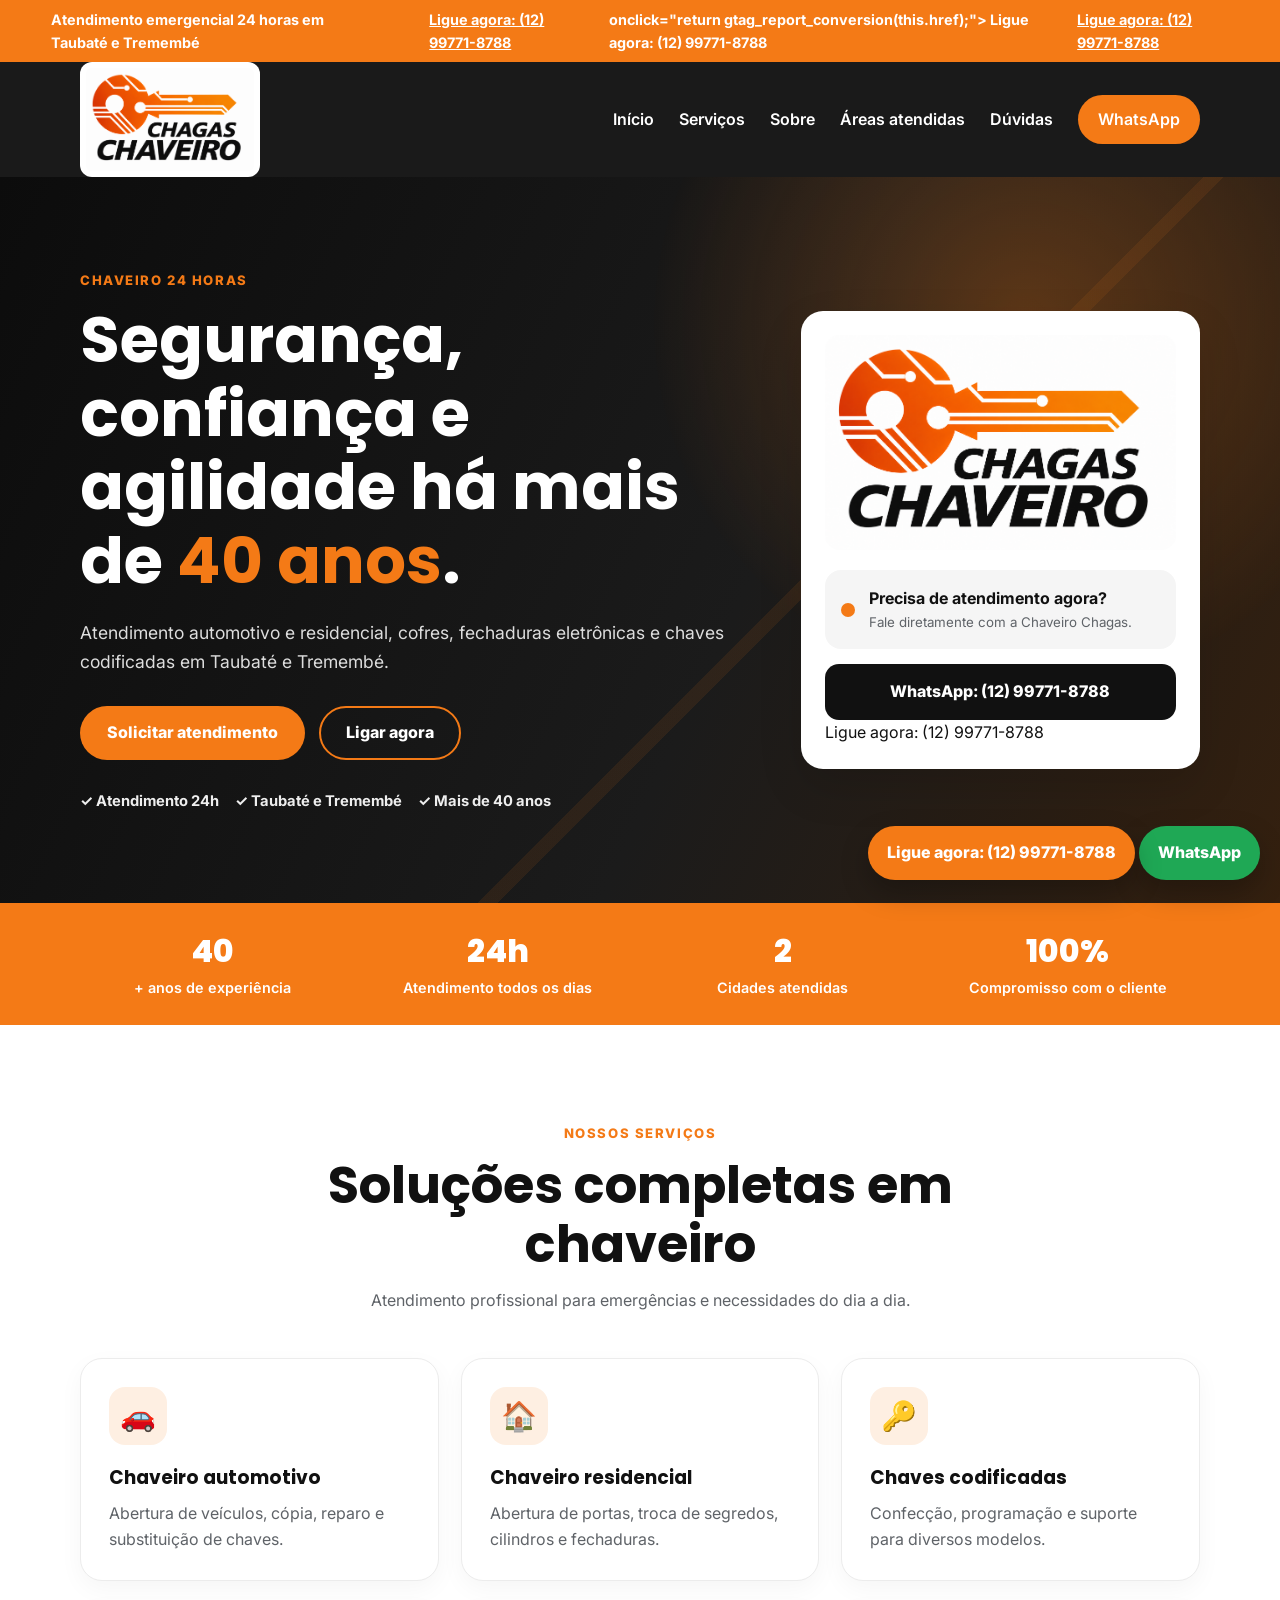
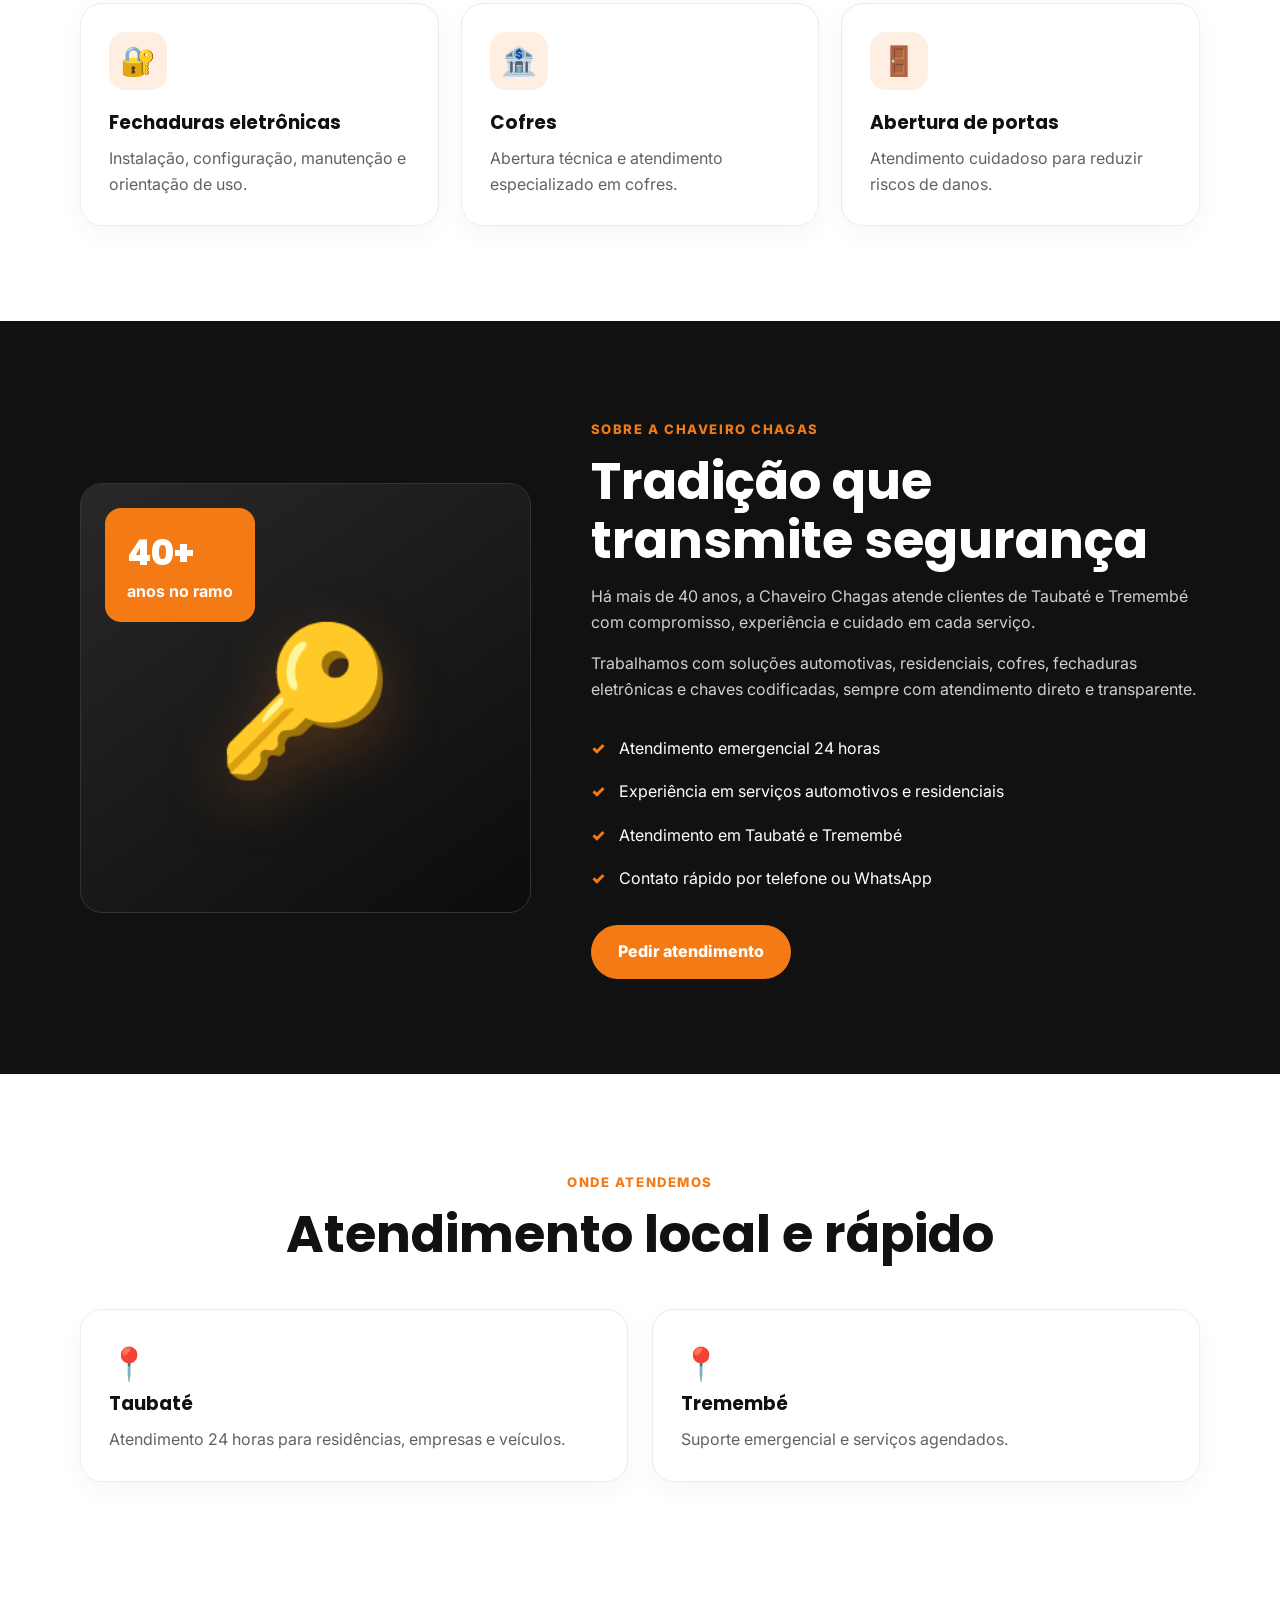
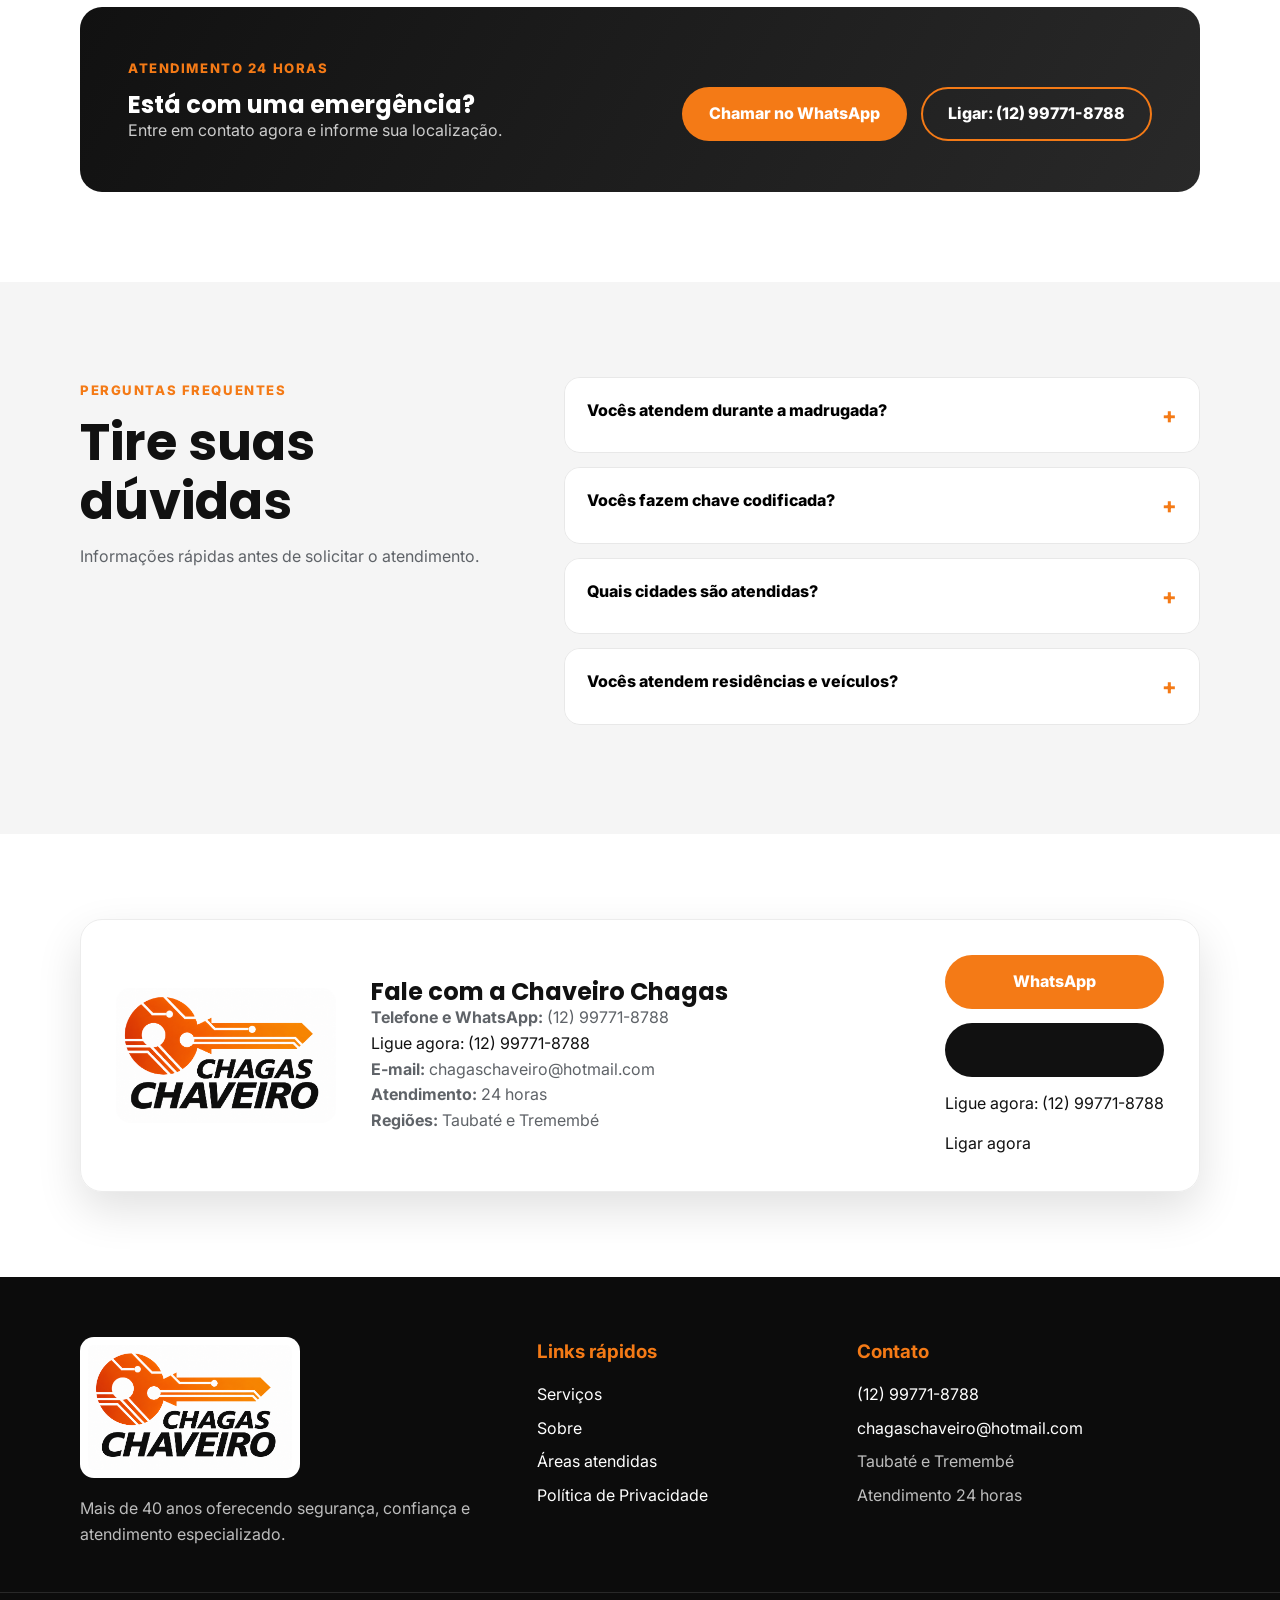
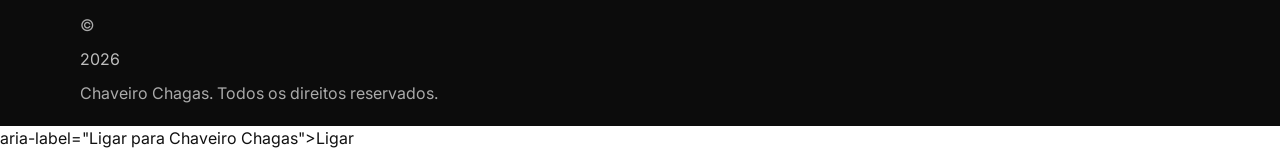
==== index.html @ 622517ef "Update index.html" ====
<!DOCTYPE html>
<html lang="pt-BR">
<head>
<!-- Google tag (gtag.js) -->
<script async src="https://www.googletagmanager.com/gtag/js?id=G-X7N6YCTEKL"></script>
<script>
  window.dataLayer = window.dataLayer || [];
  function gtag(){dataLayer.push(arguments);}
  gtag('js', new Date());

  gtag('config', 'G-X7N6YCTEKL');
  gtag('config', 'AW-17824612161');
<script>
function gtag_report_conversion(url) {
  var callback = function () {
    if (typeof(url) != 'undefined') {
      window.location = url;
    }
  };

  gtag('event', 'conversion', {
    'send_to': 'AW-17824612161/jYAxCPeG4dcbEMH-t7NC',
    'event_callback': callback
  });

  return false;
}
</script>
  <meta charset="UTF-8">
  <meta name="viewport" content="width=device-width, initial-scale=1.0">
  <title>Chaveiro 24 Horas em Taubaté e Tremembé | Chaveiro Chagas</title>
  <meta name="description" content="Chaveiro Chagas: atendimento 24 horas em Taubaté e Tremembé. Mais de 40 anos de experiência em serviços automotivos, residenciais, cofres, fechaduras eletrônicas e chaves codificadas.">
  <meta name="keywords" content="chaveiro Taubaté, chaveiro 24 horas Taubaté, chaveiro Tremembé, chaveiro automotivo, chaveiro residencial, chave codificada, fechadura eletrônica, abertura de cofre">
  <meta name="author" content="Chaveiro Chagas">
  <meta name="theme-color" content="#111111">
  <meta property="og:title" content="Chaveiro Chagas | Atendimento 24 Horas">
  <meta property="og:description" content="Mais de 40 anos de experiência. Atendimento em Taubaté e Tremembé.">
  <meta property="og:type" content="website">
  <meta property="og:image" content="img/logo-chaveiro-chagas.png">
  <link rel="icon" href="img/logo-chaveiro-chagas.png" type="image/png">
  <link rel="preconnect" href="https://fonts.googleapis.com">
  <link rel="preconnect" href="https://fonts.gstatic.com" crossorigin>
  <link href="https://fonts.googleapis.com/css2?family=Inter:wght@400;500;600;700&family=Poppins:wght@600;700;800&display=swap" rel="stylesheet">
  <link rel="stylesheet" href="css/style.css">

  <script type="application/ld+json">
  {
    "@context": "https://schema.org",
    "@type": "Locksmith",
    "name": "Chaveiro Chagas",
    "image": "img/logo-chaveiro-chagas.png",
    "telephone": "+55 12 99771-8788",<a href="tel:+5512997718788"
   onclick="return gtag_report_conversion(this.href);">
   Ligue agora: (12) 99771-8788
</a>
    "email": "chagaschaveiro@hotmail.com",
    "areaServed": ["Taubaté", "Tremembé"],
    "openingHours": "Mo-Su 00:00-23:59",
    "description": "Chaveiro 24 horas com mais de 40 anos de experiência em serviços automotivos, residenciais, cofres, fechaduras eletrônicas e chaves codificadas."
  }
  </script>
</head>
<body>
  <div class="top-alert">
    <span>Atendimento emergencial 24 horas em Taubaté e Tremembé</span>
    <a href="tel:+5512997718788"><a href="tel:+5512997718788"<a href="tel:+5512997718788"
   onclick="return gtag_report_conversion(this.href);">
   Ligue agora: (12) 99771-8788
</a>
   onclick="return gtag_report_conversion(this.href);">
   Ligue agora: (12) 99771-8788<a href="tel:+5512997718788"
   onclick="return gtag_report_conversion(this.href);">
   Ligue agora: (12) 99771-8788
</a>
</a>
  </div>

  <header class="header" id="header">
    <div class="container nav-wrap">
      <a class="brand" href="#inicio" aria-label="Chaveiro Chagas - Início">
        <img src="img/logo-chaveiro-chagas.png" alt="Logo Chaveiro Chagas">
      </a>

      <button class="menu-toggle" id="menuToggle" aria-label="Abrir menu" aria-expanded="false">
        <span></span><span></span><span></span>
      </button>

      <nav class="nav" id="nav">
        <a href="#inicio">Início</a>
        <a href="#servicos">Serviços</a>
        <a href="#sobre">Sobre</a>
        <a href="#areas">Áreas atendidas</a>
        <a href="#faq">Dúvidas</a>
        <a class="nav-cta" href="https://wa.me/5512997718788?text=Olá!%20Encontrei%20a%20Chaveiro%20Chagas%20pelo%20site%20e%20preciso%20de%20atendimento." target="_blank" rel="noopener">WhatsApp</a>
      </nav>
    </div>
  </header>

  <main>
    <section class="hero" id="inicio">
      <div class="hero-pattern"></div>
      <div class="container hero-grid">
        <div class="hero-content reveal">
          <span class="eyebrow">Chaveiro 24 horas</span>
          <h1>Segurança, confiança e agilidade há mais de <strong>40 anos</strong>.</h1>
          <p>Atendimento automotivo e residencial, cofres, fechaduras eletrônicas e chaves codificadas em Taubaté e Tremembé.</p>

          <div class="hero-actions">
            <a class="btn btn-primary track-whatsapp" href="https://wa.me/5512997718788?text=Olá!%20Encontrei%20a%20Chaveiro%20Chagas%20pelo%20site%20e%20preciso%20de%20atendimento." target="_blank" rel="noopener">Solicitar atendimento</a>
            <a class="btn btn-outline track-call" href="tel:+5512997718788">Ligar agora</a>
          </div>

          <div class="hero-highlights">
            <span>✓ Atendimento 24h</span>
            <span>✓ Taubaté e Tremembé</span>
            <span>✓ Mais de 40 anos</span>
          </div>
        </div>

        <div class="hero-card reveal">
          <img src="img/logo-chaveiro-chagas.png" alt="Chaveiro Chagas">
          <div class="emergency-box">
            <span class="pulse"></span>
            <div>
              <strong>Precisa de atendimento agora?</strong>
              <small>Fale diretamente com a Chaveiro Chagas.</small>
            </div>
          </div>
          <a class="quick-contact track-whatsapp" href="https://wa.me/5512997718788?text=Olá!%20Preciso%20de%20atendimento%20de%20chaveiro." target="_blank" rel="noopener">
            WhatsApp: (12) 99771-8788<a href="tel:+5512997718788"
   onclick="return gtag_report_conversion(this.href);">
   Ligue agora: (12) 99771-8788
</a>
          </a>
        </div>
      </div>
    </section>

    <section class="trust-bar">
      <div class="container trust-grid">
        <div><strong class="counter" data-target="40">0</strong><span>+ anos de experiência</span></div>
        <div><strong>24h</strong><span>Atendimento todos os dias</span></div>
        <div><strong>2</strong><span>Cidades atendidas</span></div>
        <div><strong>100%</strong><span>Compromisso com o cliente</span></div>
      </div>
    </section>

    <section class="section" id="servicos">
      <div class="container">
        <div class="section-heading reveal">
          <span class="eyebrow">Nossos serviços</span>
          <h2>Soluções completas em chaveiro</h2>
          <p>Atendimento profissional para emergências e necessidades do dia a dia.</p>
        </div>

        <div class="services-grid">
          <article class="service-card reveal">
            <div class="service-icon">🚗</div>
            <h3>Chaveiro automotivo</h3>
            <p>Abertura de veículos, cópia, reparo e substituição de chaves.</p>
          </article>
          <article class="service-card reveal">
            <div class="service-icon">🏠</div>
            <h3>Chaveiro residencial</h3>
            <p>Abertura de portas, troca de segredos, cilindros e fechaduras.</p>
          </article>
          <article class="service-card reveal">
            <div class="service-icon">🔑</div>
            <h3>Chaves codificadas</h3>
            <p>Confecção, programação e suporte para diversos modelos.</p>
          </article>
          <article class="service-card reveal">
            <div class="service-icon">🔐</div>
            <h3>Fechaduras eletrônicas</h3>
            <p>Instalação, configuração, manutenção e orientação de uso.</p>
          </article>
          <article class="service-card reveal">
            <div class="service-icon">🏦</div>
            <h3>Cofres</h3>
            <p>Abertura técnica e atendimento especializado em cofres.</p>
          </article>
          <article class="service-card reveal">
            <div class="service-icon">🚪</div>
            <h3>Abertura de portas</h3>
            <p>Atendimento cuidadoso para reduzir riscos de danos.</p>
          </article>
        </div>
      </div>
    </section>

    <section class="section section-dark" id="sobre">
      <div class="container about-grid">
        <div class="about-visual reveal">
          <div class="years-badge">
            <strong>40+</strong>
            <span>anos no ramo</span>
          </div>
          <div class="illustration-key">🔑</div>
        </div>

        <div class="about-content reveal">
          <span class="eyebrow">Sobre a Chaveiro Chagas</span>
          <h2>Tradição que transmite segurança</h2>
          <p>Há mais de 40 anos, a Chaveiro Chagas atende clientes de Taubaté e Tremembé com compromisso, experiência e cuidado em cada serviço.</p>
          <p>Trabalhamos com soluções automotivas, residenciais, cofres, fechaduras eletrônicas e chaves codificadas, sempre com atendimento direto e transparente.</p>
          <ul class="check-list">
            <li>Atendimento emergencial 24 horas</li>
            <li>Experiência em serviços automotivos e residenciais</li>
            <li>Atendimento em Taubaté e Tremembé</li>
            <li>Contato rápido por telefone ou WhatsApp</li>
          </ul>
          <a class="btn btn-primary track-whatsapp" href="https://wa.me/5512997718788?text=Olá!%20Gostaria%20de%20solicitar%20um%20orçamento." target="_blank" rel="noopener">Pedir atendimento</a>
        </div>
      </div>
    </section>

    <section class="section" id="areas">
      <div class="container">
        <div class="section-heading reveal">
          <span class="eyebrow">Onde atendemos</span>
          <h2>Atendimento local e rápido</h2>
        </div>

        <div class="areas-grid">
          <article class="area-card reveal">
            <span>📍</span>
            <h3>Taubaté</h3>
            <p>Atendimento 24 horas para residências, empresas e veículos.</p>
          </article>
          <article class="area-card reveal">
            <span>📍</span>
            <h3>Tremembé</h3>
            <p>Suporte emergencial e serviços agendados.</p>
          </article>
        </div>
      </div>
    </section>

    <section class="cta-section">
      <div class="container cta-box reveal">
        <div>
          <span class="eyebrow">Atendimento 24 horas</span>
          <h2>Está com uma emergência?</h2>
          <p>Entre em contato agora e informe sua localização.</p>
        </div>
        <div class="cta-actions">
          <a class="btn btn-primary track-whatsapp" href="https://wa.me/5512997718788?text=Olá!%20Preciso%20de%20atendimento%20emergencial." target="_blank" rel="noopener">Chamar no WhatsApp</a>
          <a class="btn btn-outline track-call" href="tel:+5512997718788">Ligar: (12) 99771-8788</a>
        </div>
      </div>
    </section>

    <section class="section faq-section" id="faq">
      <div class="container faq-grid">
        <div class="section-heading left reveal">
          <span class="eyebrow">Perguntas frequentes</span>
          <h2>Tire suas dúvidas</h2>
          <p>Informações rápidas antes de solicitar o atendimento.</p>
        </div>

        <div class="faq-list">
          <div class="faq-item reveal">
            <button class="faq-question">Vocês atendem durante a madrugada?<span>+</span></button>
            <div class="faq-answer"><p>Sim. O atendimento funciona 24 horas, todos os dias.</p></div>
          </div>
          <div class="faq-item reveal">
            <button class="faq-question">Vocês fazem chave codificada?<span>+</span></button>
            <div class="faq-answer"><p>Sim. Trabalhamos com confecção e programação de chaves codificadas.</p></div>
          </div>
          <div class="faq-item reveal">
            <button class="faq-question">Quais cidades são atendidas?<span>+</span></button>
            <div class="faq-answer"><p>Atendemos Taubaté e Tremembé.</p></div>
          </div>
          <div class="faq-item reveal">
            <button class="faq-question">Vocês atendem residências e veículos?<span>+</span></button>
            <div class="faq-answer"><p>Sim. Oferecemos atendimento automotivo e residencial, além de cofres e fechaduras eletrônicas.</p></div>
          </div>
        </div>
      </div>
    </section>

    <section class="contact-section" id="contato">
      <div class="container contact-card reveal">
        <img src="img/logo-chaveiro-chagas.png" alt="Logo Chaveiro Chagas">
        <div>
          <h2>Fale com a Chaveiro Chagas</h2>
          <p><strong>Telefone e WhatsApp:</strong> (12) 99771-8788</p><a href="tel:+5512997718788"
   onclick="return gtag_report_conversion(this.href);">
   Ligue agora: (12) 99771-8788
</a>
          <p><strong>E-mail:</strong> chagaschaveiro@hotmail.com</p>
          <p><strong>Atendimento:</strong> 24 horas</p>
          <p><strong>Regiões:</strong> Taubaté e Tremembé</p>
        </div>
        <div class="contact-actions">
          <a class="btn btn-primary track-whatsapp" href="https://wa.me/5512997718788?text=Olá!%20Encontrei%20a%20Chaveiro%20Chagas%20pelo%20site." target="_blank" rel="noopener">WhatsApp</a>
          <a class="btn btn-dark track-call" href="tel:+5512997718788"><a href="tel:+5512997718788"
   onclick="return gtag_report_conversion(this.href);">
   Ligue agora: (12) 99771-8788
</a>Ligar agora</a>
        </div>
      </div>
    </section>
  </main>

  <footer class="footer">
    <div class="container footer-grid">
      <div>
        <img src="img/logo-chaveiro-chagas.png" alt="Chaveiro Chagas">
        <p>Mais de 40 anos oferecendo segurança, confiança e atendimento especializado.</p>
      </div>
      <div>
        <h3>Links rápidos</h3>
        <a href="#servicos">Serviços</a>
        <a href="#sobre">Sobre</a>
        <a href="#areas">Áreas atendidas</a>
        <a href="politica-de-privacidade.html">Política de Privacidade</a>
      </div>
      <div>
        <h3>Contato</h3>
        <a href="tel:+5512997718788">(12) 99771-8788</a>
        <a href="mailto:chagaschaveiro@hotmail.com">chagaschaveiro@hotmail.com</a>
        <span>Taubaté e Tremembé</span>
        <span>Atendimento 24 horas</span>
      </div>
    </div>
    <div class="footer-bottom">
      <div class="container">© <span id="year"></span> Chaveiro Chagas. Todos os direitos reservados.</div>
    </div>
  </footer>

  <a class="floating-whatsapp track-whatsapp" href="https://wa.me/5512997718788?text=Olá!%20Preciso%20de%20atendimento%20de%20chaveiro." target="_blank" rel="noopener" aria-label="Falar no WhatsApp">WhatsApp</a>
  <a class="floating-call track-call" href="tel:+5512997718788" <a href="tel:+5512997718788"
   onclick="return gtag_report_conversion(this.href);">
   Ligue agora: (12) 99771-8788
</a>aria-label="Ligar para Chaveiro Chagas">Ligar</a>
  <button class="back-to-top" id="backToTop" aria-label="Voltar ao topo">↑</button>

  <script src="js/script.js"></script>
</body>
</html>
---- css/style.css ----
*{box-sizing:border-box;margin:0;padding:0}
:root{
  --orange:#f47a16;
  --orange-dark:#d95f00;
  --black:#111;
  --black-soft:#1d1d1d;
  --gray:#5f6368;
  --light:#f5f5f5;
  --white:#fff;
  --shadow:0 18px 45px rgba(0,0,0,.12);
  --radius:22px;
}
html{scroll-behavior:smooth}
body{font-family:Inter,Arial,sans-serif;color:var(--black);background:var(--white);line-height:1.6}
img{max-width:100%;display:block}
a{text-decoration:none;color:inherit}
button{font:inherit}
.container{width:min(1120px,92%);margin:auto}
.top-alert{background:var(--orange);color:#fff;display:flex;justify-content:center;gap:28px;padding:8px 4%;font-weight:700;font-size:.9rem}
.top-alert a{text-decoration:underline}
.header{position:sticky;top:0;z-index:1000;background:rgba(17,17,17,.96);backdrop-filter:blur(10px);transition:.3s}
.header.scrolled{box-shadow:0 10px 30px rgba(0,0,0,.2)}
.nav-wrap{min-height:84px;display:flex;align-items:center;justify-content:space-between;gap:25px}
.brand img{width:180px;background:#fff;border-radius:12px;padding:6px}
.nav{display:flex;align-items:center;gap:25px;color:#fff;font-weight:600}
.nav a{transition:.25s}
.nav a:hover{color:var(--orange)}
.nav-cta{background:var(--orange);padding:12px 20px;border-radius:999px;color:#fff!important}
.menu-toggle{display:none;background:none;border:0;cursor:pointer}
.menu-toggle span{display:block;width:27px;height:3px;background:#fff;margin:5px;border-radius:3px}
.hero{position:relative;overflow:hidden;background:linear-gradient(115deg,#0c0c0c 0%,#1b1b1b 58%,#34200f 100%);color:#fff;padding:90px 0}
.hero-pattern{position:absolute;inset:0;background:radial-gradient(circle at 80% 20%,rgba(244,122,22,.32),transparent 32%),linear-gradient(135deg,transparent 0 60%,rgba(244,122,22,.1) 60% 61%,transparent 61%);opacity:.9}
.hero-grid{position:relative;display:grid;grid-template-columns:1.25fr .75fr;gap:55px;align-items:center}
.eyebrow{display:inline-block;color:var(--orange);font-weight:800;text-transform:uppercase;letter-spacing:.12em;font-size:.82rem;margin-bottom:12px}
.hero h1,.section h2,.cta-section h2,.contact-section h2{font-family:Poppins,Arial,sans-serif;line-height:1.15}
.hero h1{font-size:clamp(2.5rem,5vw,4.6rem);margin-bottom:22px}
.hero h1 strong{color:var(--orange)}
.hero p{font-size:1.1rem;color:#ddd;max-width:720px}
.hero-actions,.cta-actions,.contact-actions{display:flex;gap:14px;flex-wrap:wrap;margin-top:30px}
.btn{display:inline-flex;align-items:center;justify-content:center;min-height:54px;padding:0 25px;border-radius:999px;font-weight:800;transition:.25s;border:2px solid transparent}
.btn:hover{transform:translateY(-3px)}
.btn-primary{background:var(--orange);color:#fff}
.btn-primary:hover{background:var(--orange-dark)}
.btn-outline{border-color:var(--orange);color:#fff;background:transparent}
.btn-dark{background:var(--black);color:#fff}
.hero-highlights{display:flex;gap:16px;flex-wrap:wrap;margin-top:30px;color:#eee;font-weight:700;font-size:.92rem}
.hero-card{background:#fff;border-radius:var(--radius);padding:24px;box-shadow:var(--shadow);color:var(--black)}
.hero-card>img{background:#fff;border-radius:15px;margin-bottom:20px}
.emergency-box{display:flex;gap:14px;align-items:center;background:var(--light);border-radius:16px;padding:16px}
.emergency-box small{display:block;color:var(--gray)}
.pulse{width:14px;height:14px;background:var(--orange);border-radius:50%;box-shadow:0 0 0 0 rgba(244,122,22,.65);animation:pulse 1.8s infinite}
@keyframes pulse{70%{box-shadow:0 0 0 16px rgba(244,122,22,0)}100%{box-shadow:0 0 0 0 rgba(244,122,22,0)}}
.quick-contact{display:block;text-align:center;background:var(--black);color:#fff;border-radius:14px;padding:15px;margin-top:15px;font-weight:800}
.trust-bar{background:var(--orange);color:#fff;padding:24px 0}
.trust-grid{display:grid;grid-template-columns:repeat(4,1fr);gap:20px;text-align:center}
.trust-grid strong{display:block;font:800 2rem Poppins}
.trust-grid span{font-size:.9rem;font-weight:600}
.section{padding:95px 0}
.section-heading{text-align:center;max-width:720px;margin:0 auto 45px}
.section-heading.left{text-align:left;margin:0}
.section-heading h2,.about-content h2{font-size:clamp(2rem,4vw,3.25rem);margin-bottom:14px}
.section-heading p,.about-content p{color:var(--gray)}
.services-grid{display:grid;grid-template-columns:repeat(3,1fr);gap:22px}
.service-card,.area-card{border:1px solid #ececec;background:#fff;border-radius:var(--radius);padding:28px;transition:.25s;box-shadow:0 8px 25px rgba(0,0,0,.04)}
.service-card:hover,.area-card:hover{transform:translateY(-7px);box-shadow:var(--shadow);border-color:rgba(244,122,22,.4)}
.service-icon{width:58px;height:58px;display:grid;place-items:center;background:rgba(244,122,22,.12);border-radius:16px;font-size:1.8rem;margin-bottom:18px}
.service-card h3,.area-card h3{font-family:Poppins;margin-bottom:8px}
.service-card p,.area-card p{color:var(--gray)}
.section-dark{background:var(--black);color:#fff}
.about-grid{display:grid;grid-template-columns:.85fr 1.15fr;gap:60px;align-items:center}
.about-visual{min-height:430px;border-radius:var(--radius);background:linear-gradient(145deg,#282828,#0c0c0c);position:relative;overflow:hidden;display:grid;place-items:center;border:1px solid #333}
.illustration-key{font-size:9rem;filter:drop-shadow(0 20px 30px rgba(244,122,22,.25))}
.years-badge{position:absolute;top:24px;left:24px;background:var(--orange);padding:18px 22px;border-radius:16px;z-index:2}
.years-badge strong{display:block;font:800 2.2rem Poppins}
.years-badge span{font-weight:700}
.about-content p{color:#cfcfcf;margin-bottom:16px}
.check-list{list-style:none;margin:24px 0}
.check-list li{padding:9px 0 9px 28px;position:relative}
.check-list li:before{content:"✓";position:absolute;left:0;color:var(--orange);font-weight:900}
.areas-grid{display:grid;grid-template-columns:repeat(2,1fr);gap:24px}
.area-card span{font-size:2rem}
.cta-section{padding:30px 0 90px}
.cta-box{background:linear-gradient(120deg,var(--black),#292929);color:#fff;border-radius:var(--radius);padding:48px;display:flex;align-items:center;justify-content:space-between;gap:30px}
.cta-box p{color:#ccc}
.faq-section{background:var(--light)}
.faq-grid{display:grid;grid-template-columns:.8fr 1.2fr;gap:60px}
.faq-item{background:#fff;border-radius:16px;margin-bottom:14px;border:1px solid #e8e8e8;overflow:hidden}
.faq-question{width:100%;background:#fff;border:0;padding:20px 22px;display:flex;justify-content:space-between;gap:20px;text-align:left;font-weight:800;cursor:pointer}
.faq-question span{color:var(--orange);font-size:1.35rem}
.faq-answer{max-height:0;overflow:hidden;transition:max-height .3s ease}
.faq-answer p{padding:0 22px 20px;color:var(--gray)}
.faq-item.active .faq-answer{max-height:180px}
.contact-section{padding:85px 0}
.contact-card{display:grid;grid-template-columns:220px 1fr auto;gap:35px;align-items:center;border:1px solid #ececec;border-radius:var(--radius);padding:35px;box-shadow:var(--shadow)}
.contact-card img{background:#fff;border-radius:15px}
.contact-card p{color:var(--gray)}
.contact-actions{margin:0;flex-direction:column}
.footer{background:#0c0c0c;color:#fff;padding-top:60px}
.footer-grid{display:grid;grid-template-columns:1.2fr .8fr 1fr;gap:45px}
.footer img{width:220px;background:#fff;border-radius:14px;padding:8px;margin-bottom:18px}
.footer p,.footer span{color:#bdbdbd}
.footer h3{color:var(--orange);margin-bottom:15px}
.footer a,.footer span{display:block;margin:8px 0}
.footer a:hover{color:var(--orange)}
.footer-bottom{border-top:1px solid #282828;margin-top:45px;padding:20px 0;color:#aaa}
.floating-whatsapp,.floating-call{position:fixed;bottom:20px;z-index:999;color:#fff;font-weight:800;border-radius:999px;box-shadow:0 12px 28px rgba(0,0,0,.25);padding:14px 19px}
.floating-whatsapp{right:20px;background:#1fa855}
.floating-call{right:145px;background:var(--orange)}
.back-to-top{position:fixed;right:20px;bottom:82px;width:44px;height:44px;border-radius:50%;border:0;background:var(--black);color:#fff;cursor:pointer;opacity:0;pointer-events:none;transition:.25s}
.back-to-top.show{opacity:1;pointer-events:auto}
.reveal{opacity:0;transform:translateY(24px);transition:.7s ease}
.reveal.visible{opacity:1;transform:none}
@media(max-width:900px){
  .top-alert{flex-direction:column;gap:2px;text-align:center}
  .menu-toggle{display:block}
  .nav{position:absolute;top:84px;left:0;right:0;background:#111;display:none;flex-direction:column;align-items:stretch;padding:25px 4%;border-top:1px solid #333}
  .nav.open{display:flex}
  .hero-grid,.about-grid,.faq-grid{grid-template-columns:1fr}
  .hero{padding:65px 0}
  .services-grid{grid-template-columns:repeat(2,1fr)}
  .trust-grid{grid-template-columns:repeat(2,1fr)}
  .cta-box{flex-direction:column;align-items:flex-start}
  .contact-card{grid-template-columns:1fr;text-align:center}
  .contact-card img{max-width:260px;margin:auto}
  .contact-actions{align-items:stretch}
  .footer-grid{grid-template-columns:1fr 1fr}
}
@media(max-width:600px){
  .brand img{width:145px}
  .nav-wrap{min-height:72px}
  .nav{top:72px}
  .hero h1{font-size:2.35rem}
  .hero-actions .btn,.cta-actions .btn{width:100%}
  .services-grid,.areas-grid,.trust-grid,.footer-grid{grid-template-columns:1fr}
  .section{padding:70px 0}
  .cta-box{padding:32px 24px}
  .contact-card{padding:24px}
  .floating-call{right:20px;bottom:78px}
  .floating-whatsapp{right:20px}
  .back-to-top{display:none}
}
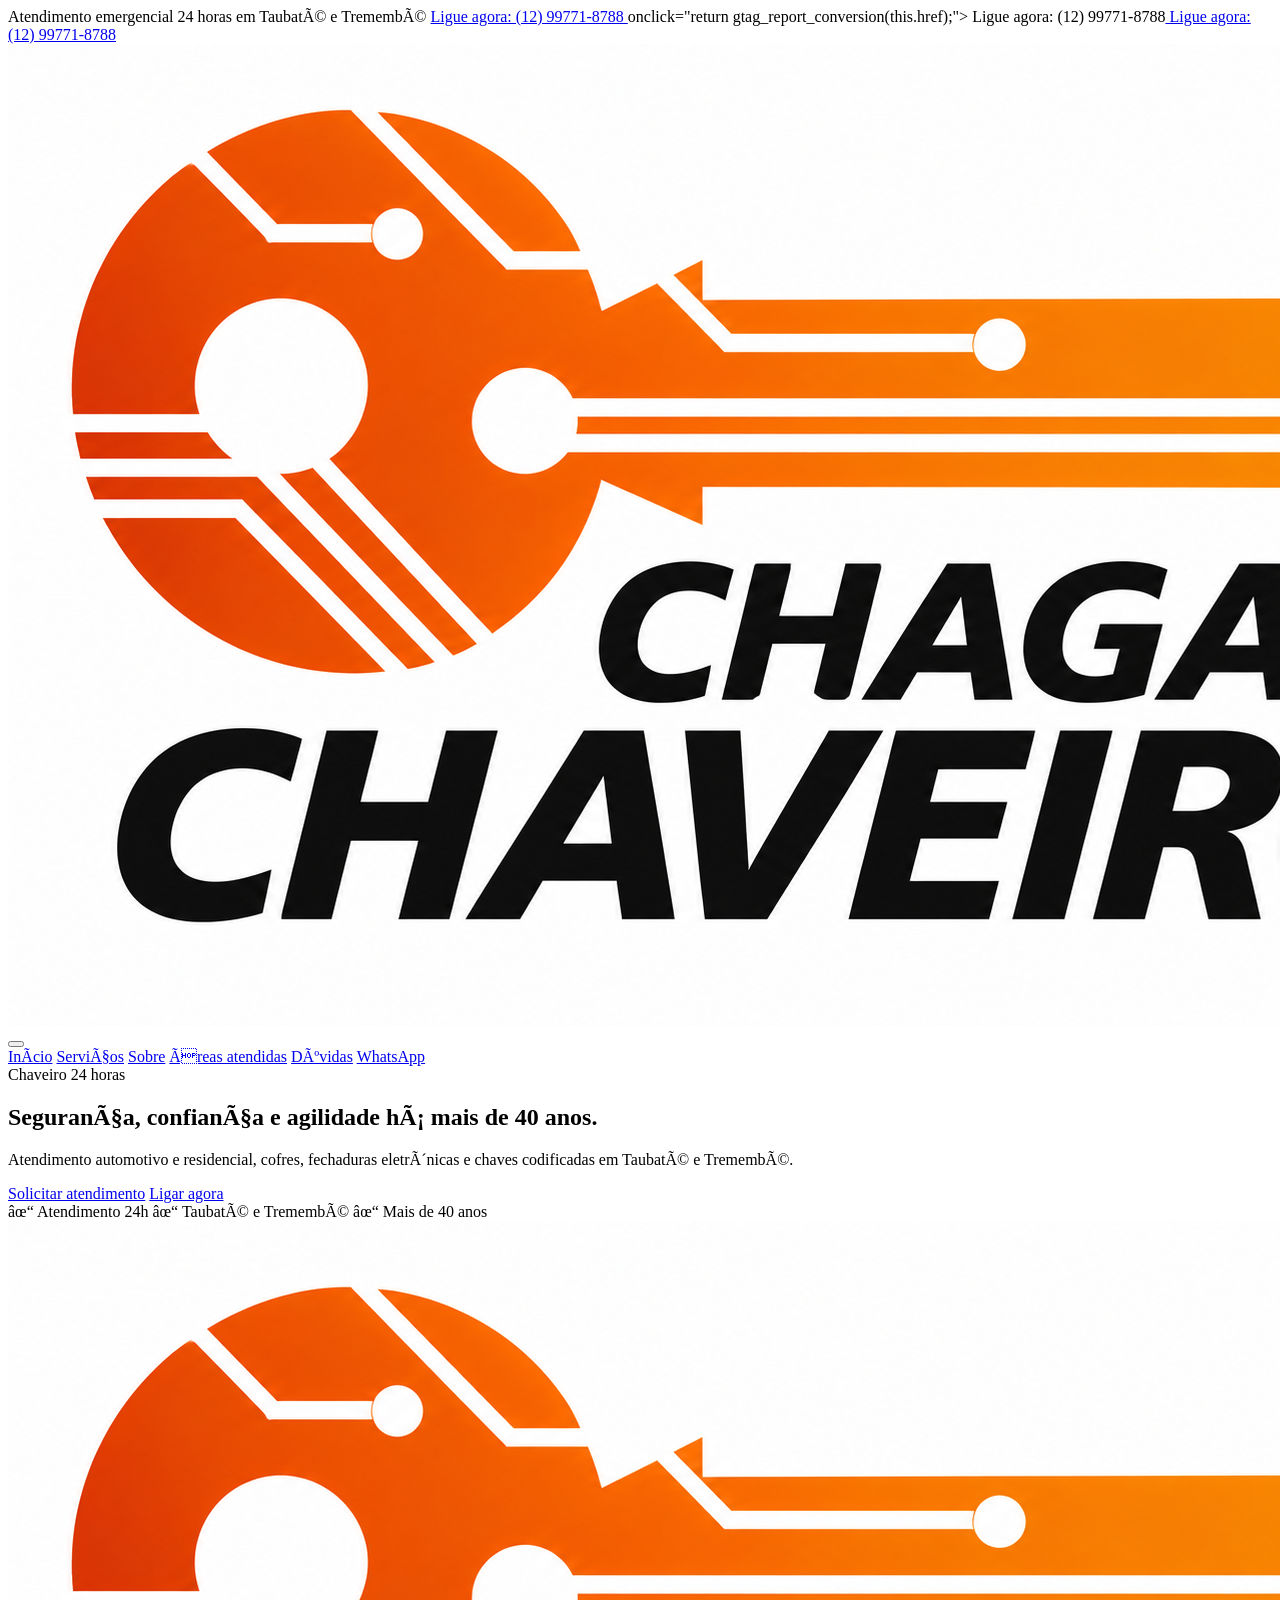
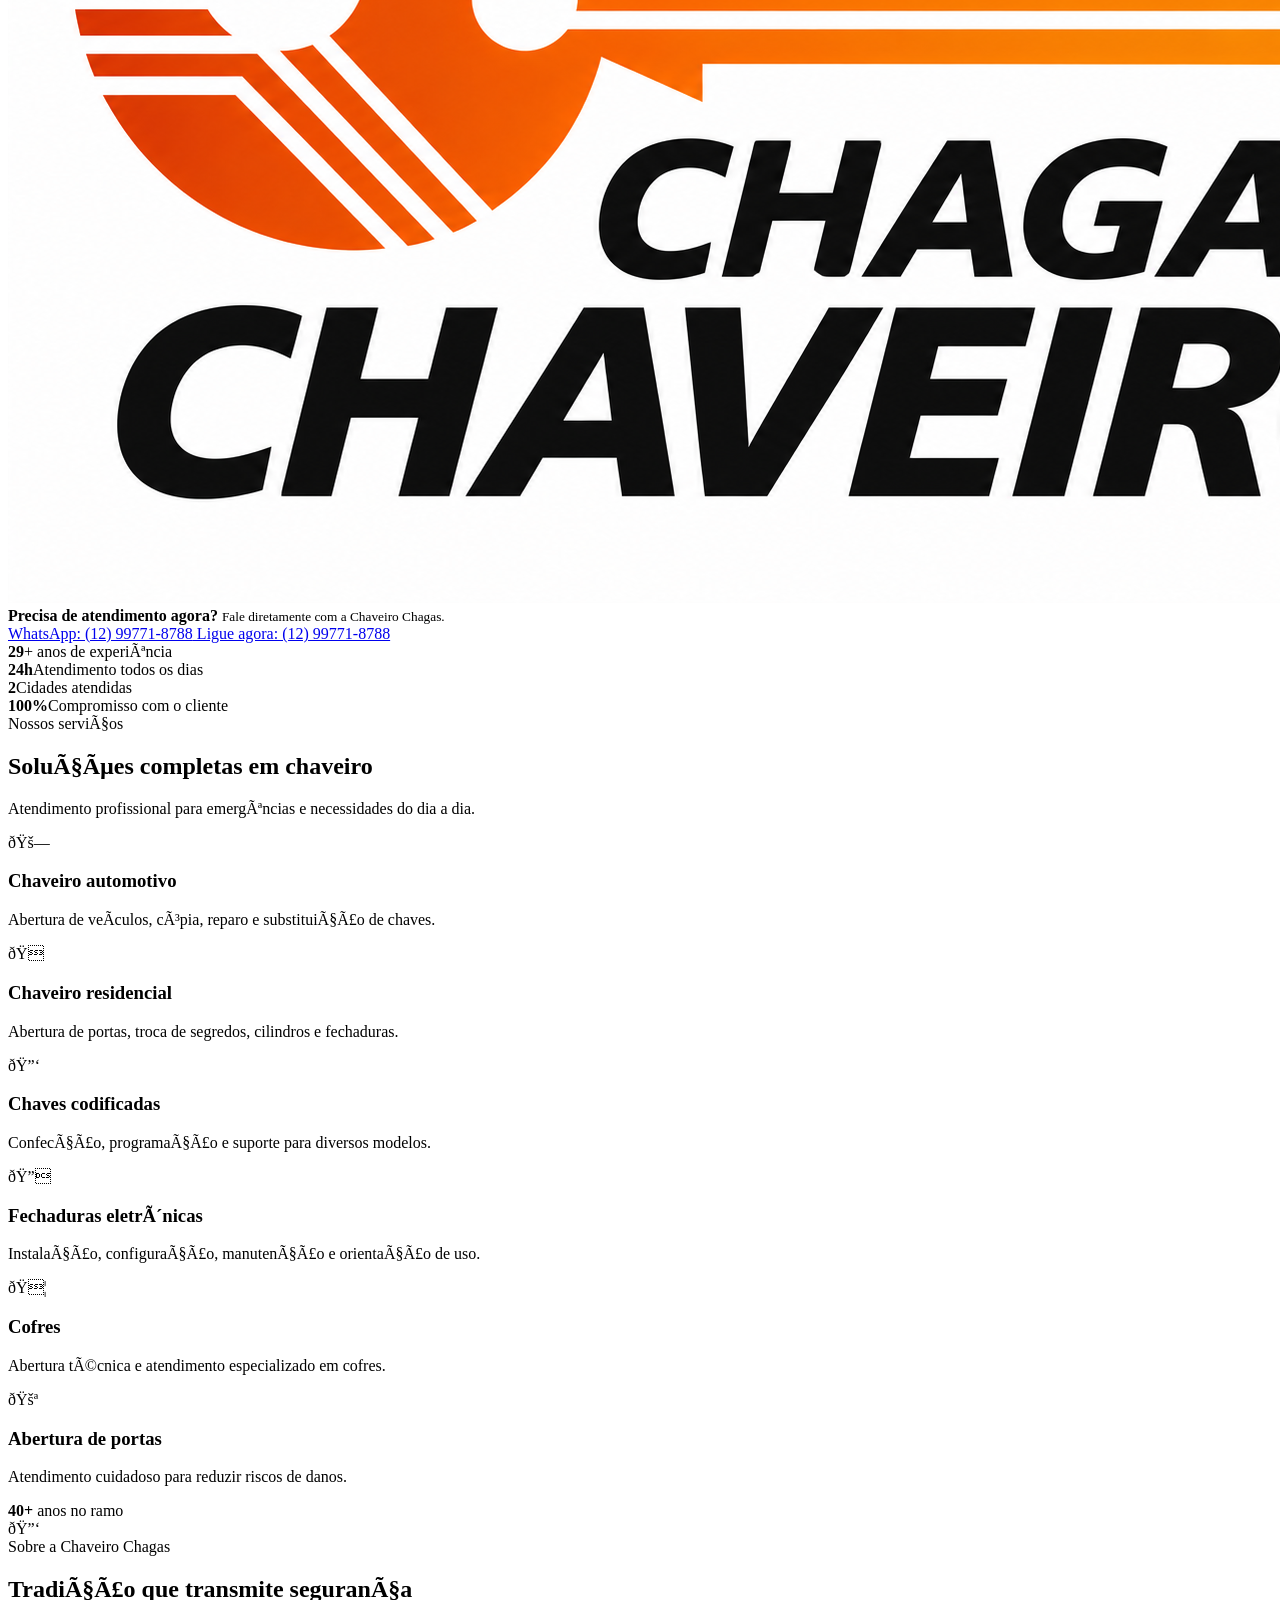
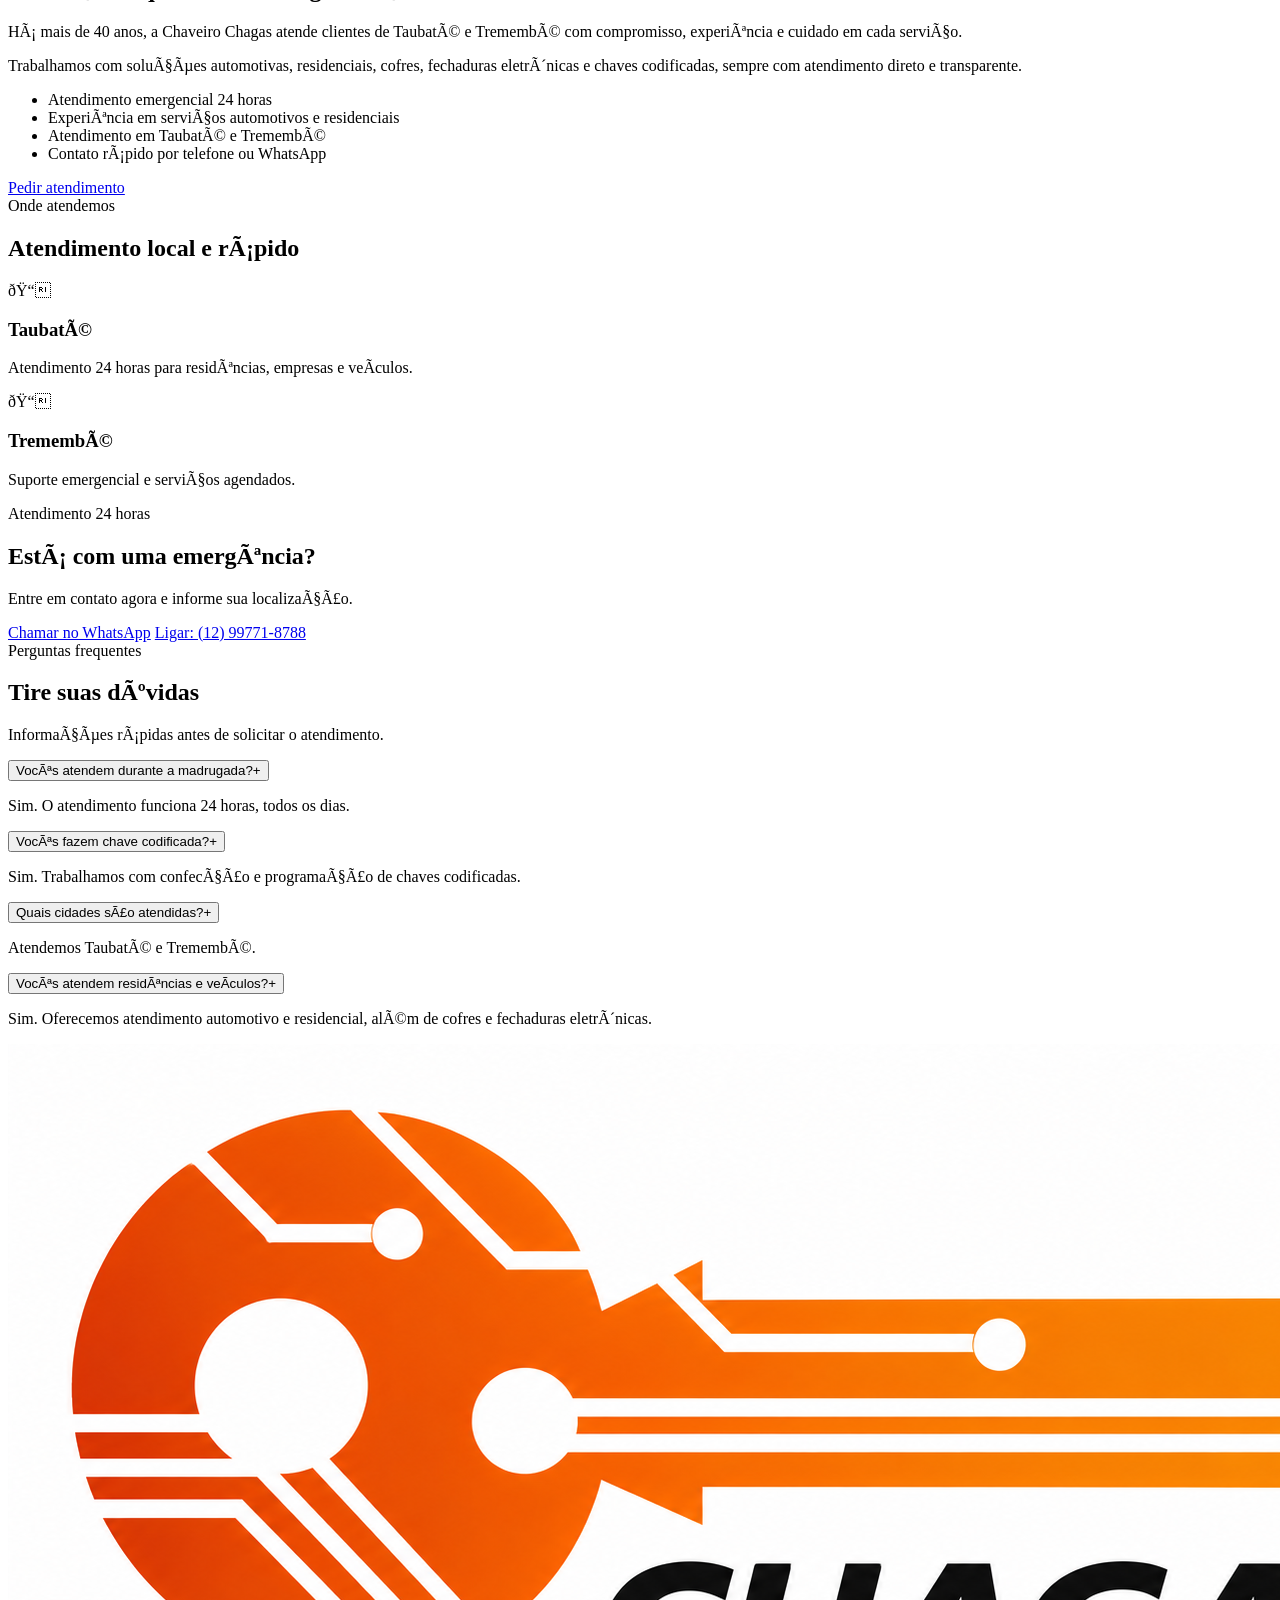
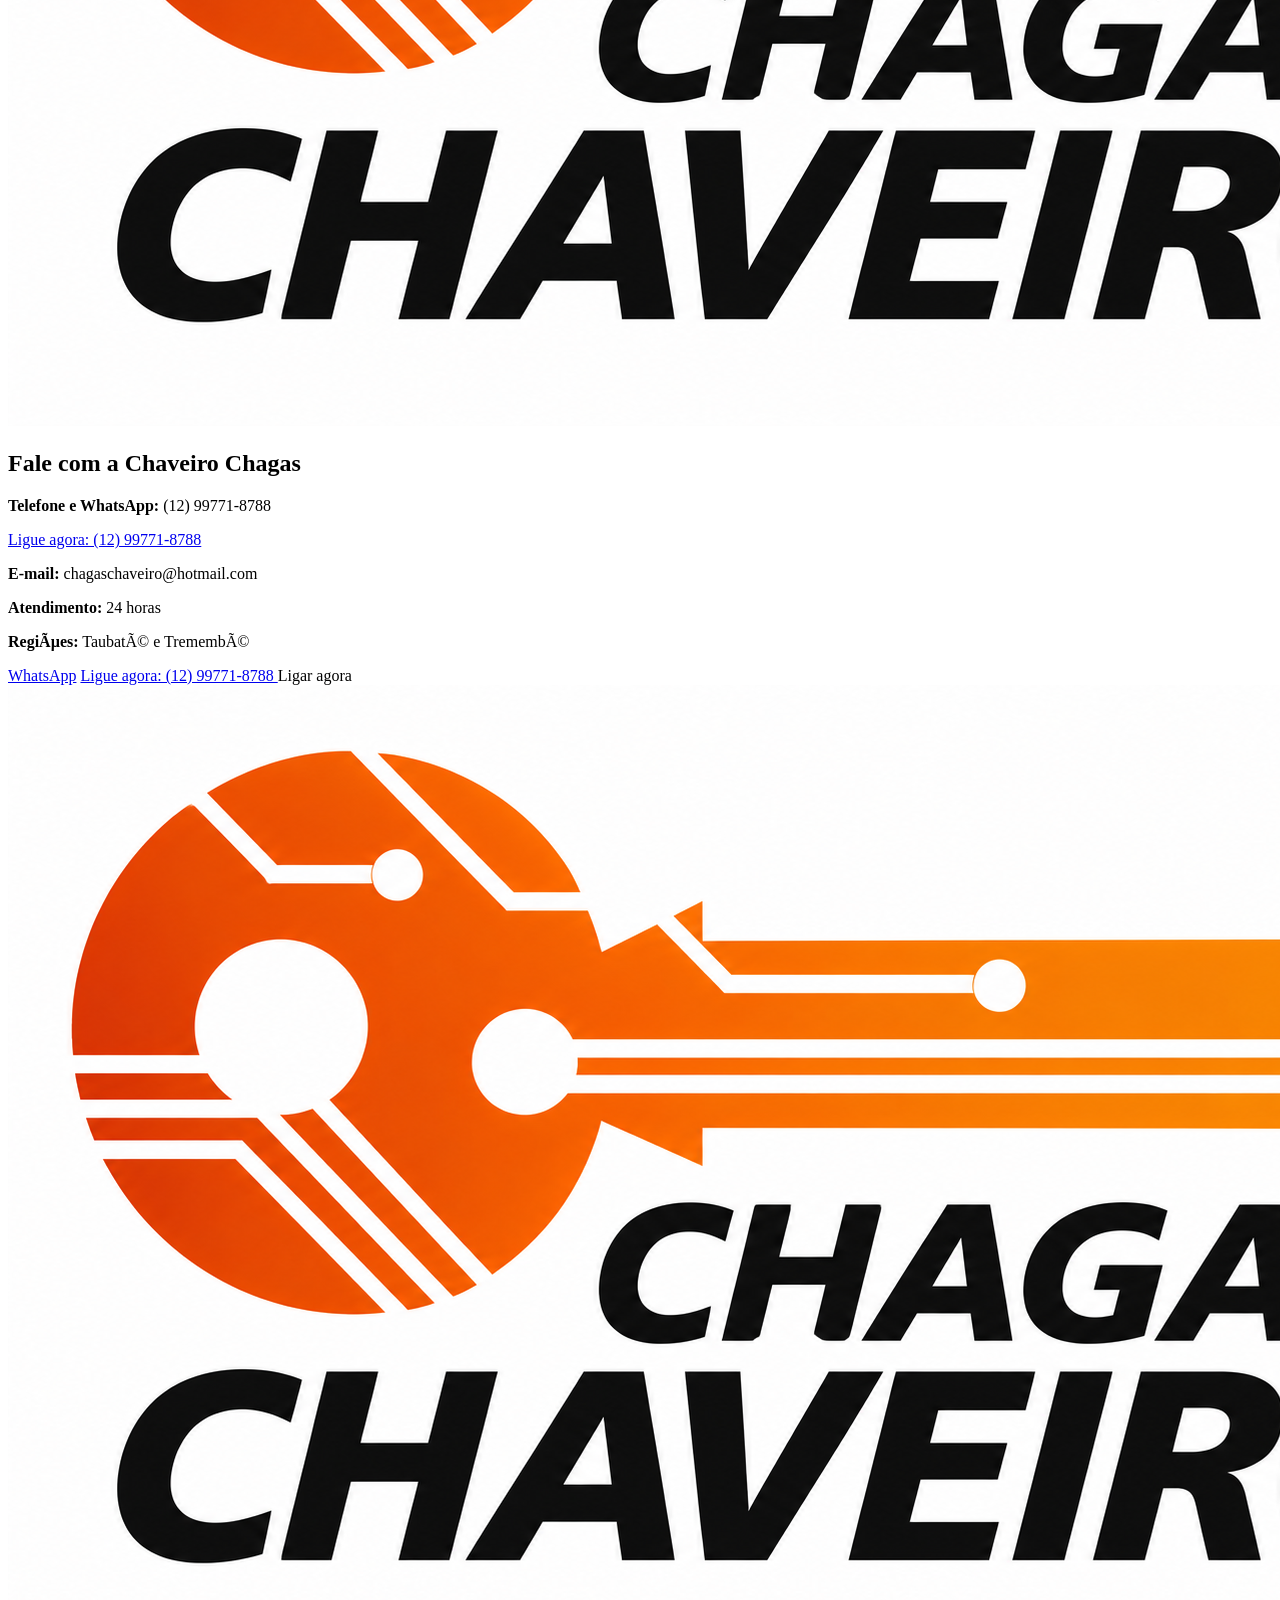
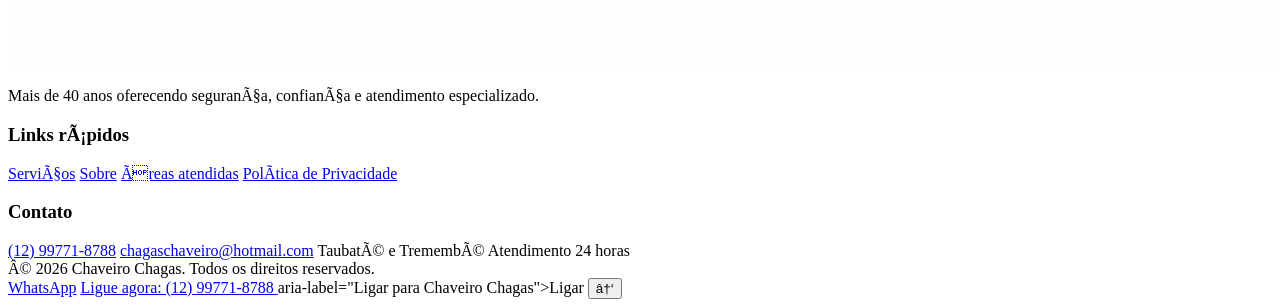
==== commit b5c782ff: "Update index.html" ====
--- a/index.html
+++ b/index.html
@@ -11,21 +11,9 @@
   gtag('config', 'G-X7N6YCTEKL');
   gtag('config', 'AW-17824612161');
 <script>
-function gtag_report_conversion(url) {
-  var callback = function () {
-    if (typeof(url) != 'undefined') {
-      window.location = url;
-    }
-  };
-
-  gtag('event', 'conversion', {
-    'send_to': 'AW-17824612161/jYAxCPeG4dcbEMH-t7NC',
-    'event_callback': callback
-  });
-
-  return false;
-}
-</script>
+
+
+
   <meta charset="UTF-8">
   <meta name="viewport" content="width=device-width, initial-scale=1.0">
   <title>Chaveiro 24 Horas em Taubaté e Tremembé | Chaveiro Chagas</title>
@@ -49,9 +37,7 @@
     "@type": "Locksmith",
     "name": "Chaveiro Chagas",
     "image": "img/logo-chaveiro-chagas.png",
-    "telephone": "+55 12 99771-8788",<a href="tel:+5512997718788"
-   onclick="return gtag_report_conversion(this.href);">
-   Ligue agora: (12) 99771-8788
+    "telephone": "+55 12 99771-8788",
 </a>
     "email": "chagaschaveiro@hotmail.com",
     "areaServed": ["Taubaté", "Tremembé"],
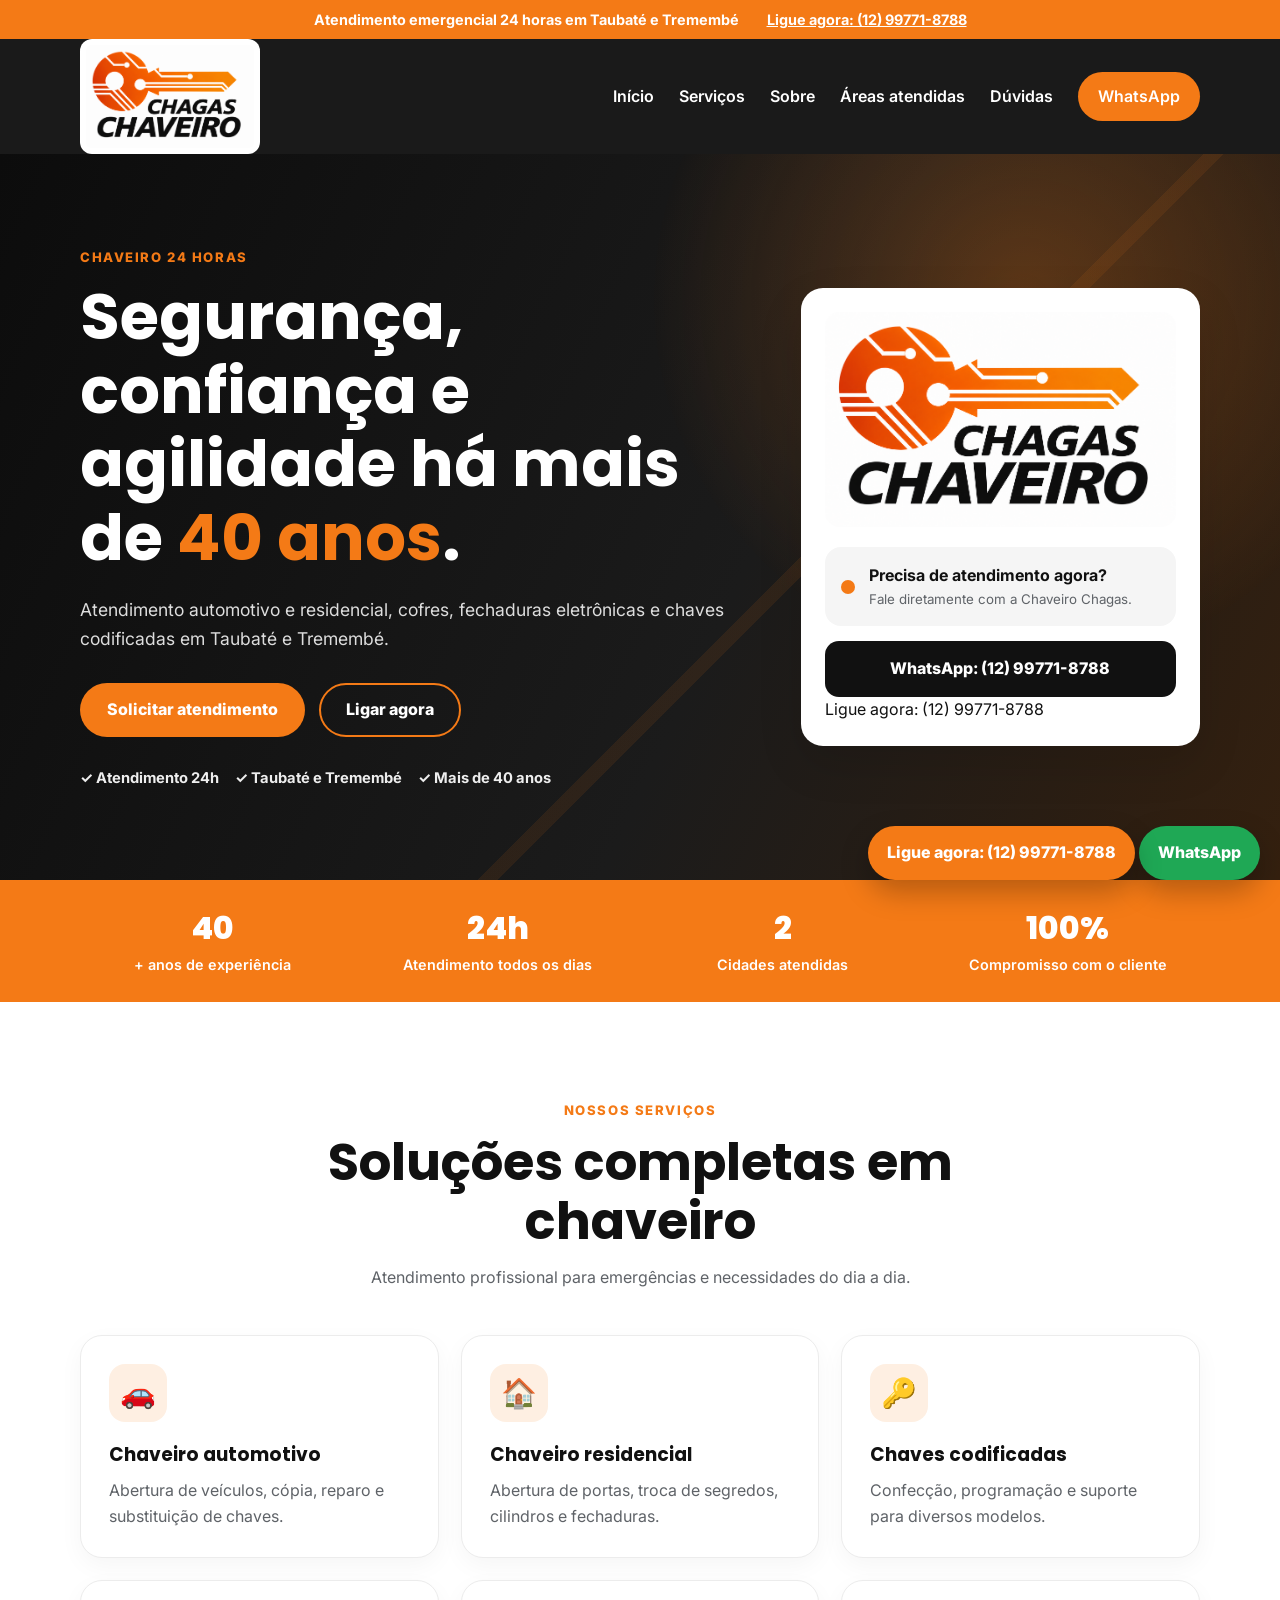
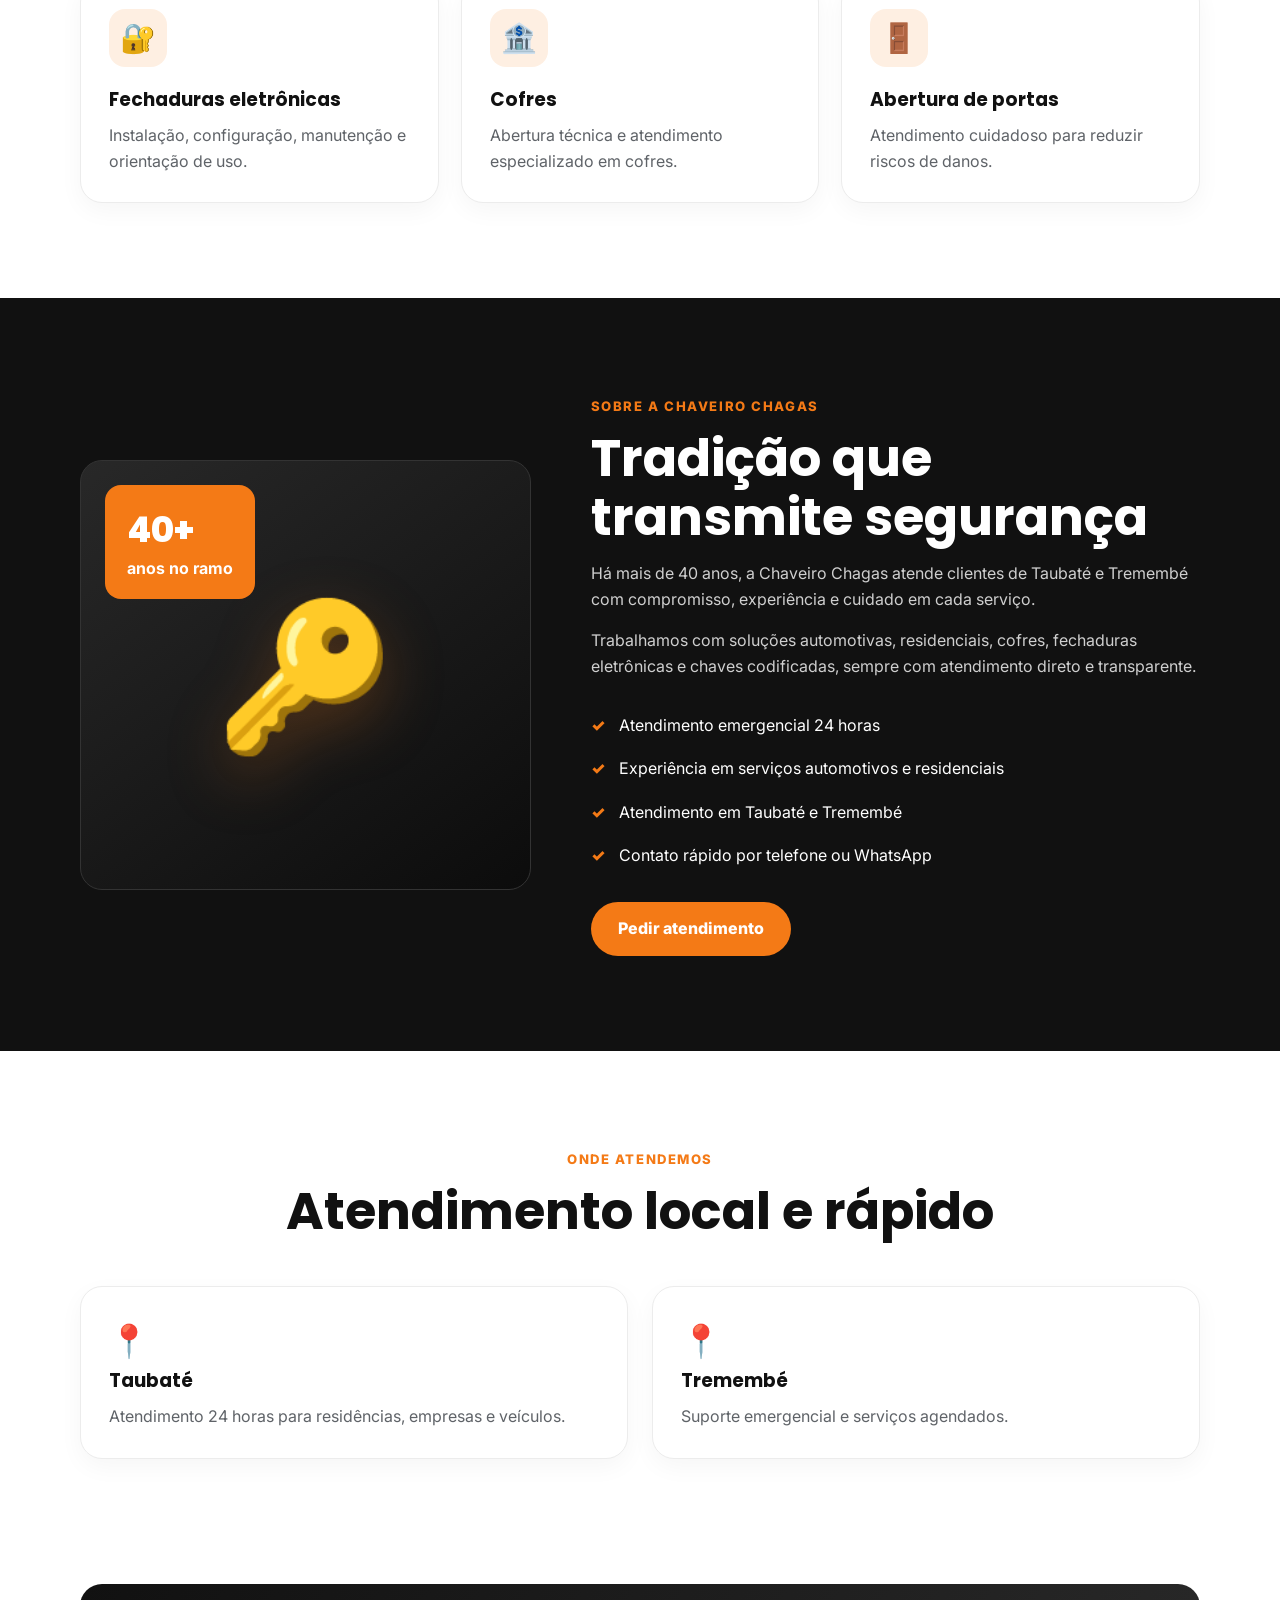
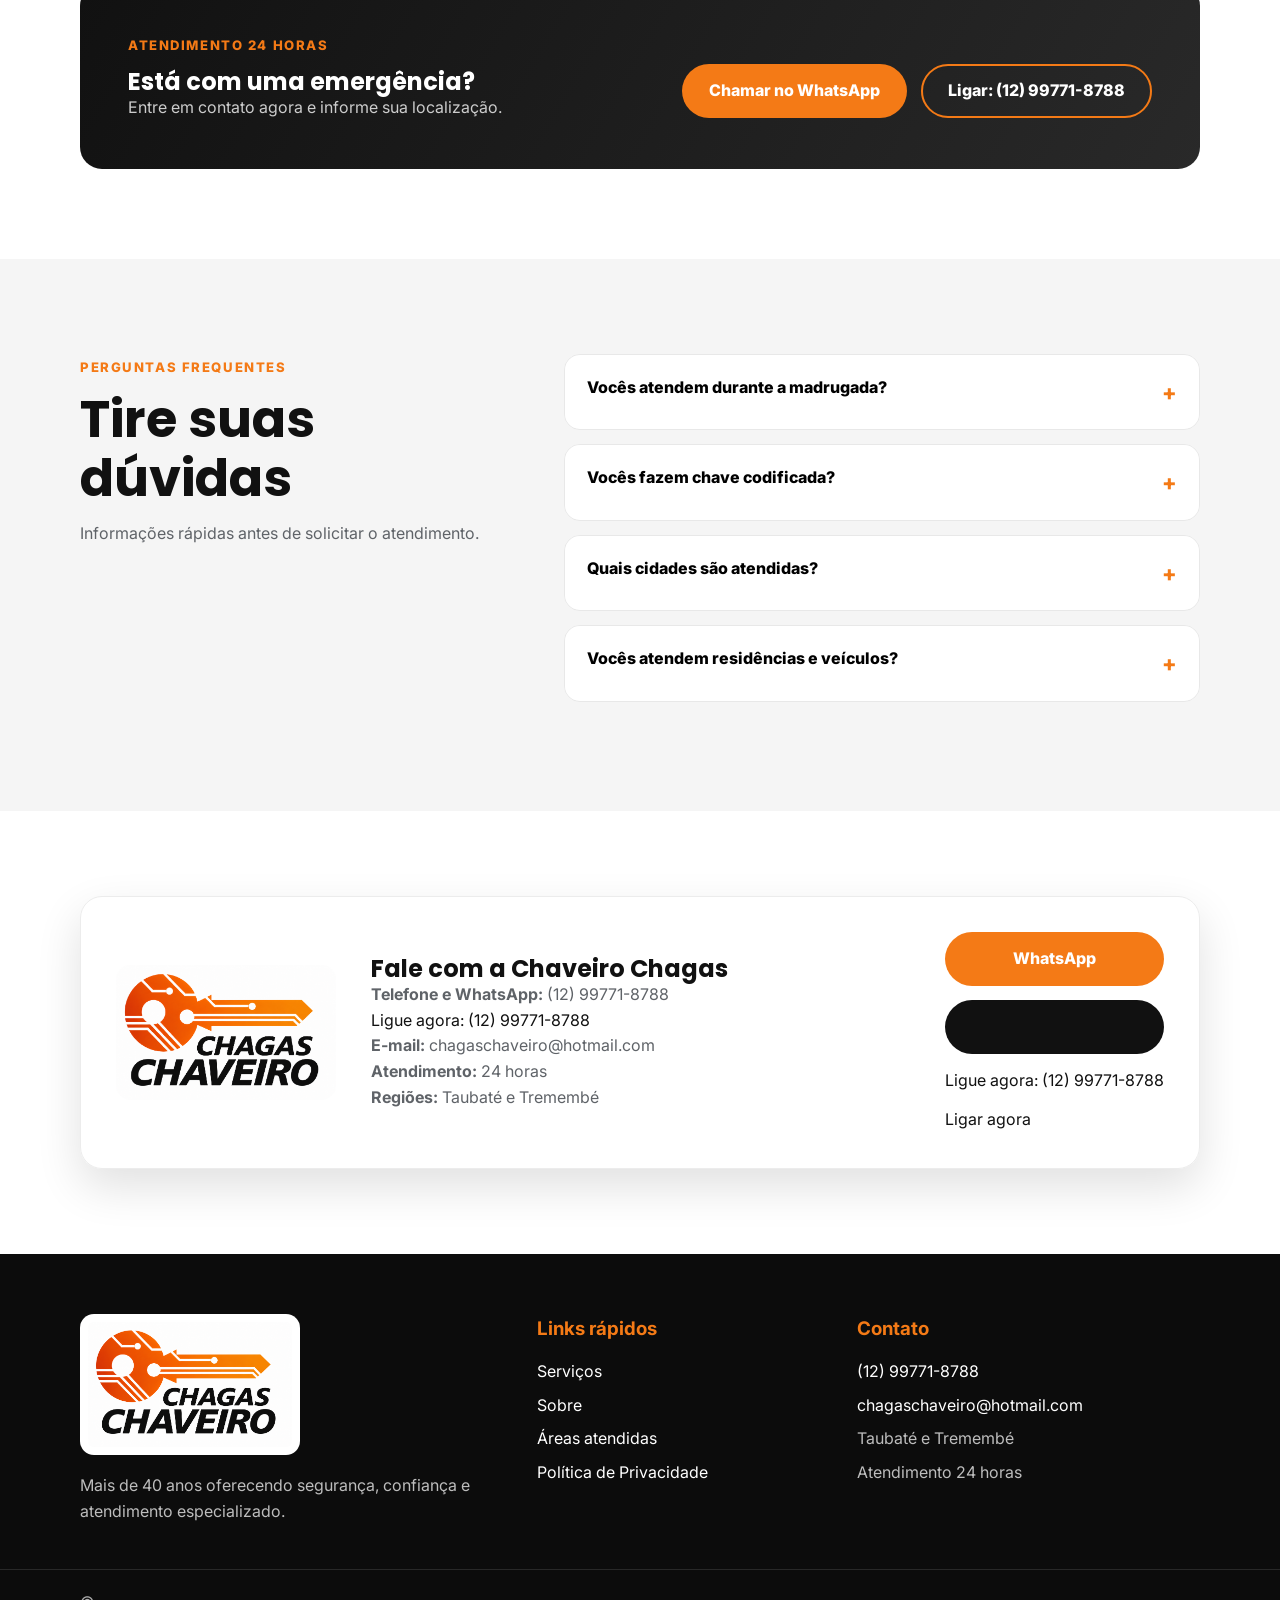
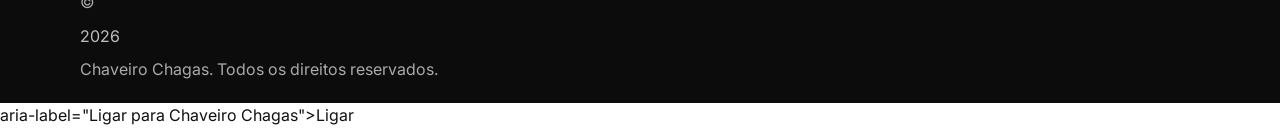
==== commit 0a94f95a: "Fix duplicate anchor tags in emergency contact section Removed duplicate anchor tags for the emergen" ====
--- a/index.html
+++ b/index.html
@@ -10,7 +10,23 @@
 
   gtag('config', 'G-X7N6YCTEKL');
   gtag('config', 'AW-17824612161');
+  <!-- Conversão WhatsApp Google Ads -->
 <script>
+function gtag_report_conversion(url) {
+  var callback = function () {
+    if (typeof(url) != 'undefined') {
+      window.location = url;
+    }
+  };
+
+  gtag('event', 'conversion', {
+    'send_to': 'AW-17824612161/oawtCOGp4dcbEMH-t7NC',
+    'event_callback': callback
+  });
+
+  return false;
+}
+</script>
 
 
 
@@ -49,15 +65,8 @@
 <body>
   <div class="top-alert">
     <span>Atendimento emergencial 24 horas em Taubaté e Tremembé</span>
-    <a href="tel:+5512997718788"><a href="tel:+5512997718788"<a href="tel:+5512997718788"
-   onclick="return gtag_report_conversion(this.href);">
-   Ligue agora: (12) 99771-8788
-</a>
-   onclick="return gtag_report_conversion(this.href);">
-   Ligue agora: (12) 99771-8788<a href="tel:+5512997718788"
-   onclick="return gtag_report_conversion(this.href);">
-   Ligue agora: (12) 99771-8788
-</a>
+    <a href="tel:+5512997718788">
+  Ligue agora: (12) 99771-8788
 </a>
   </div>
 
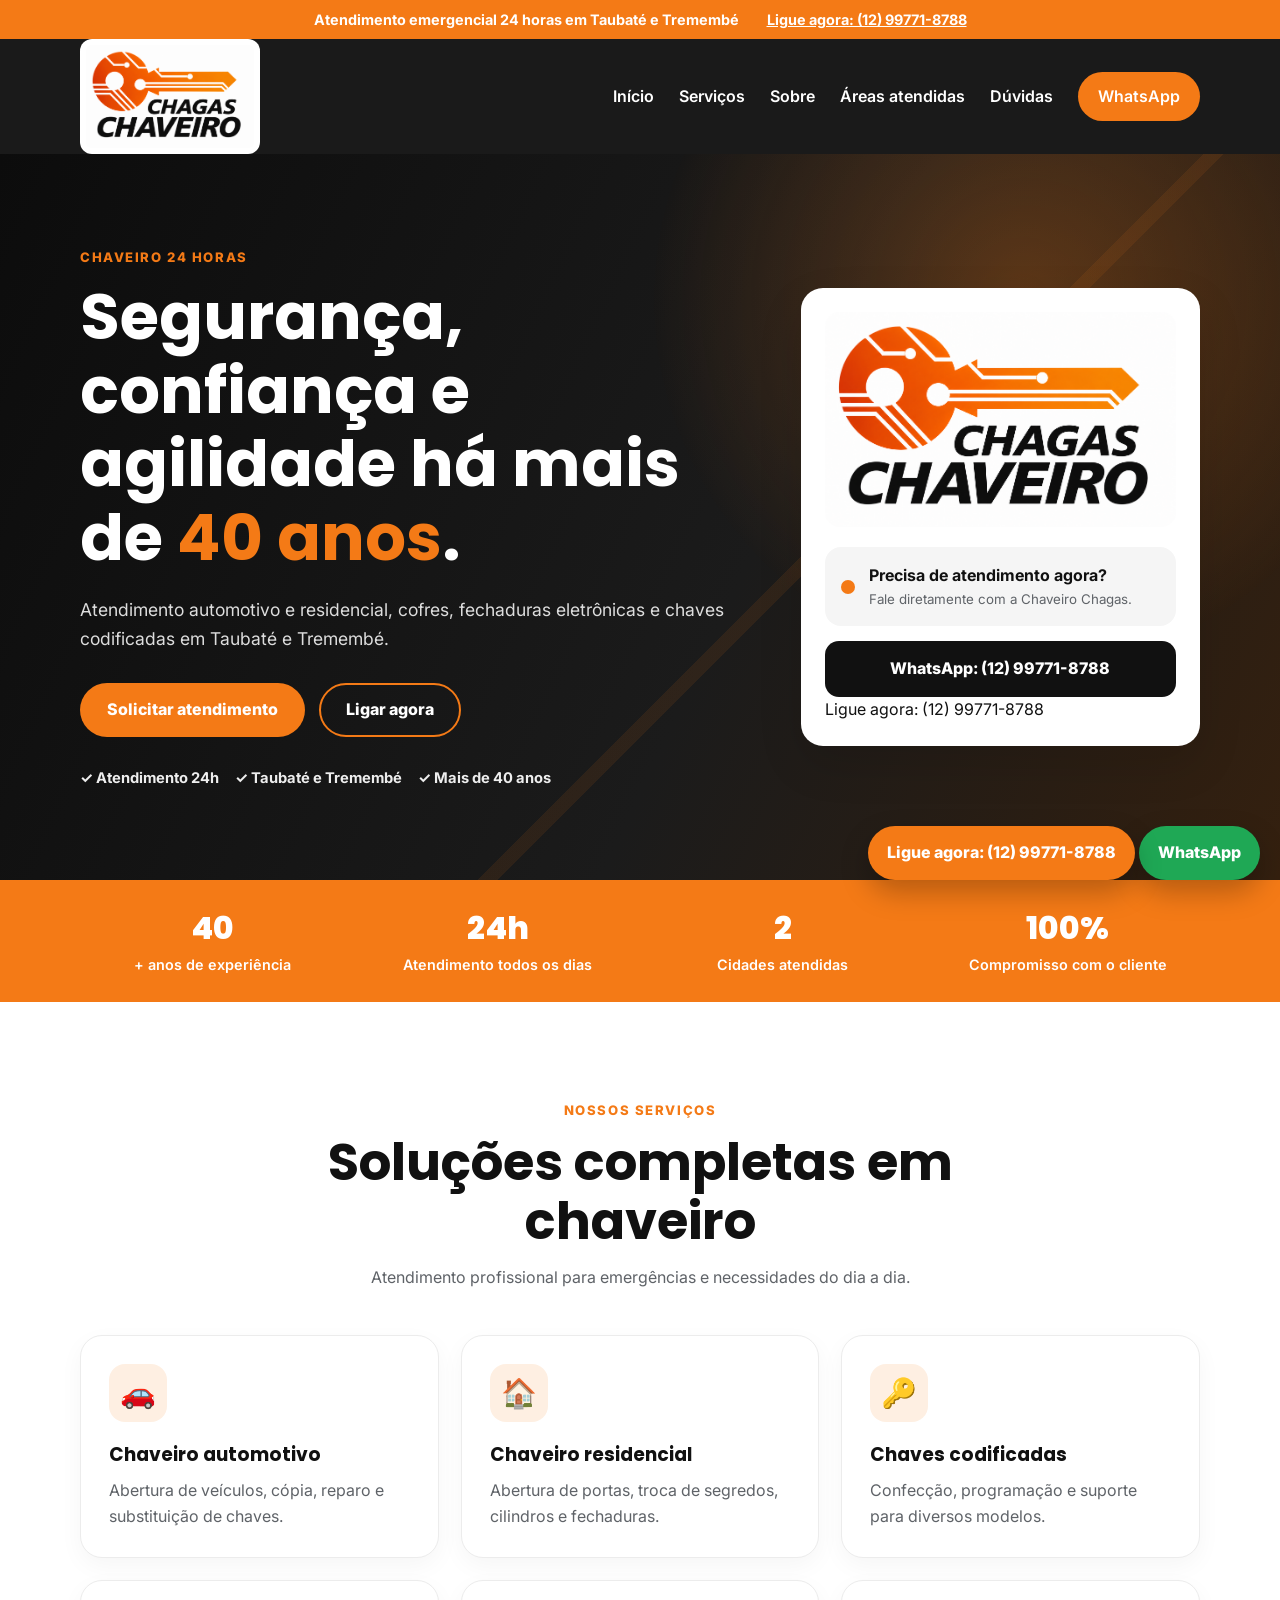
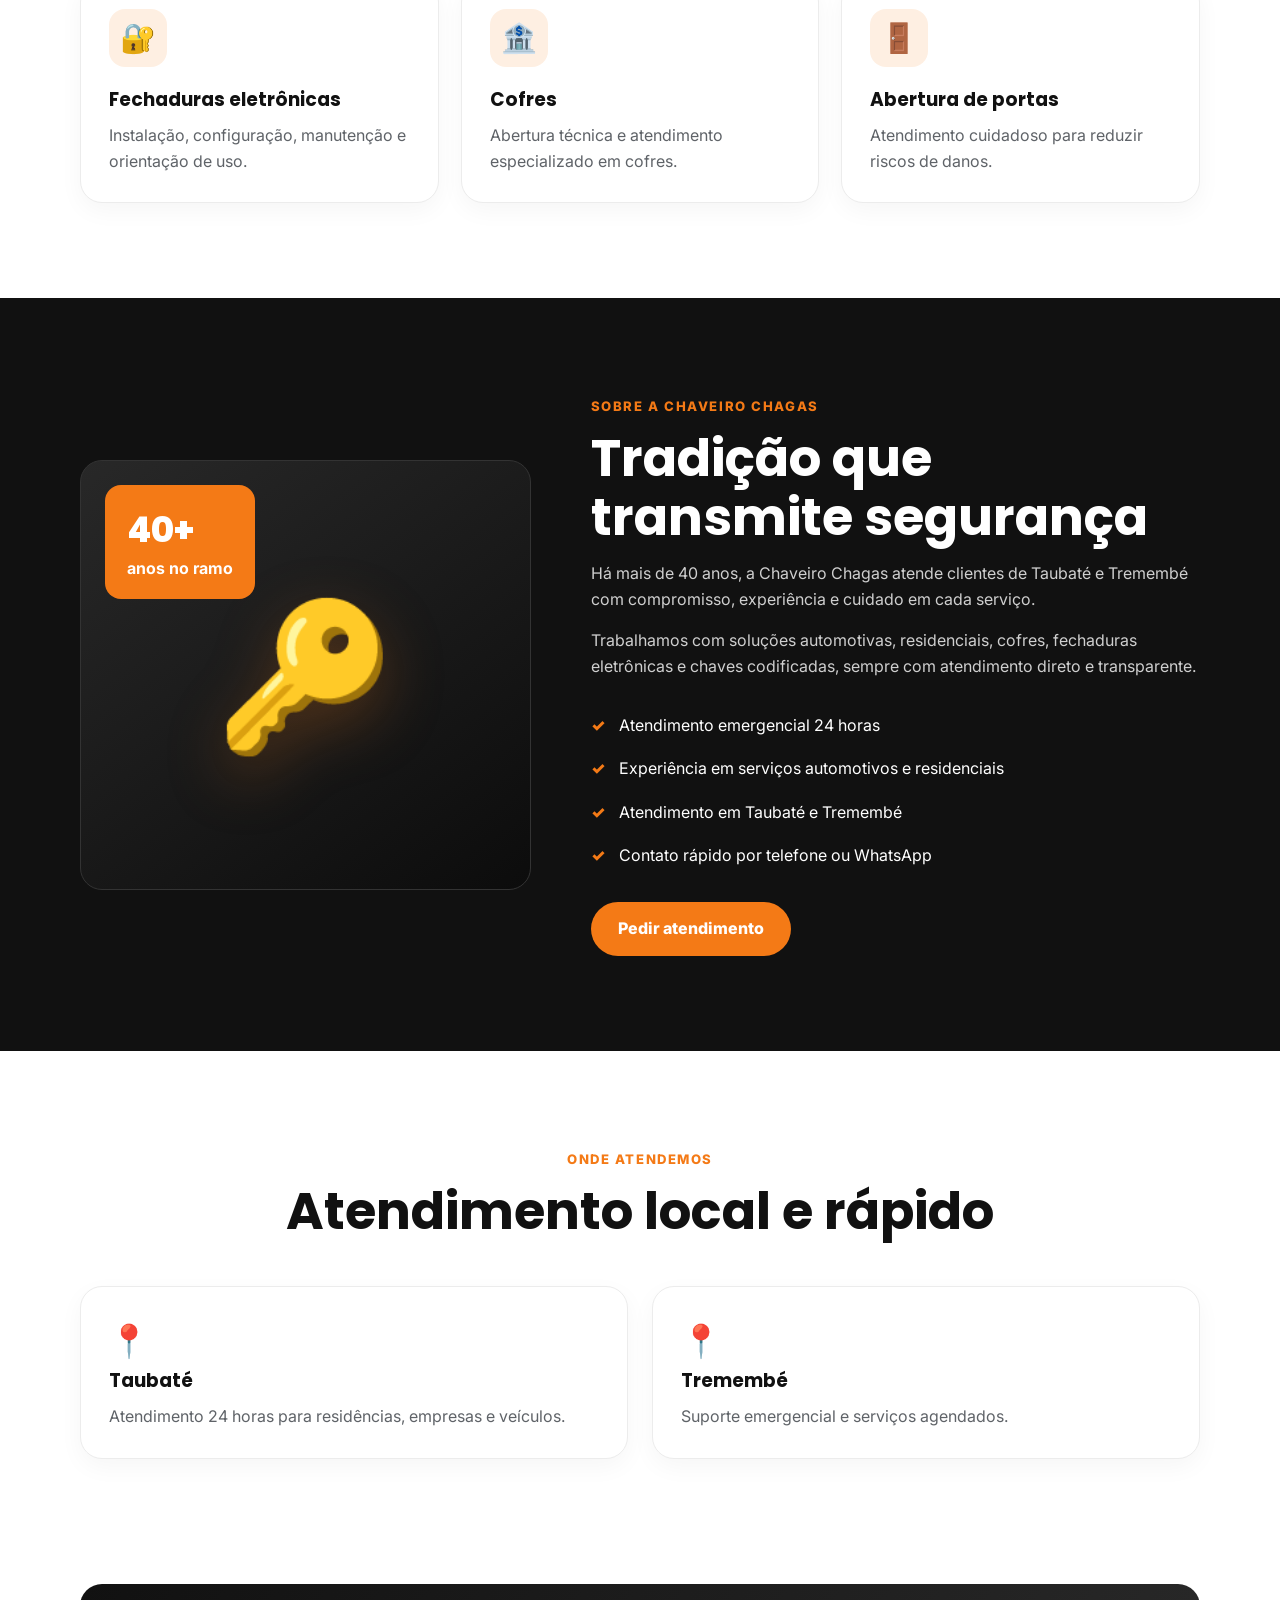
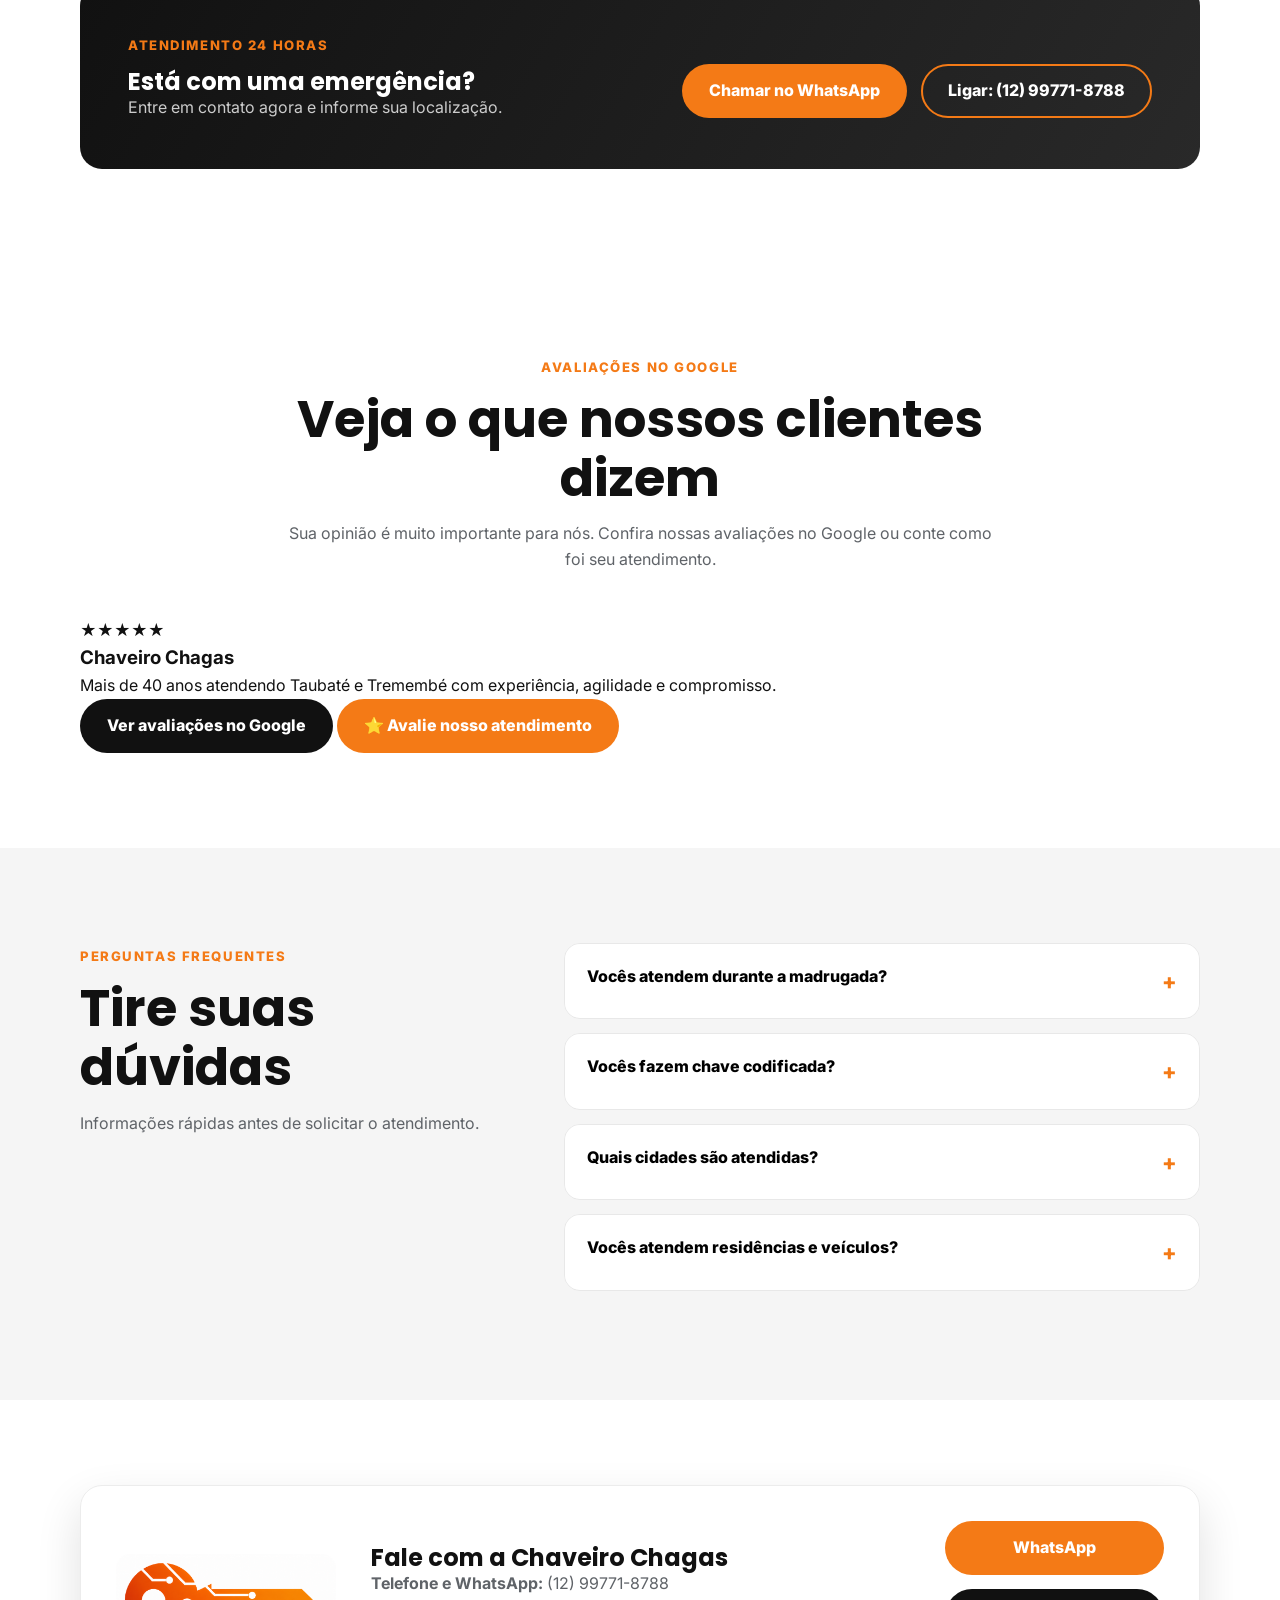
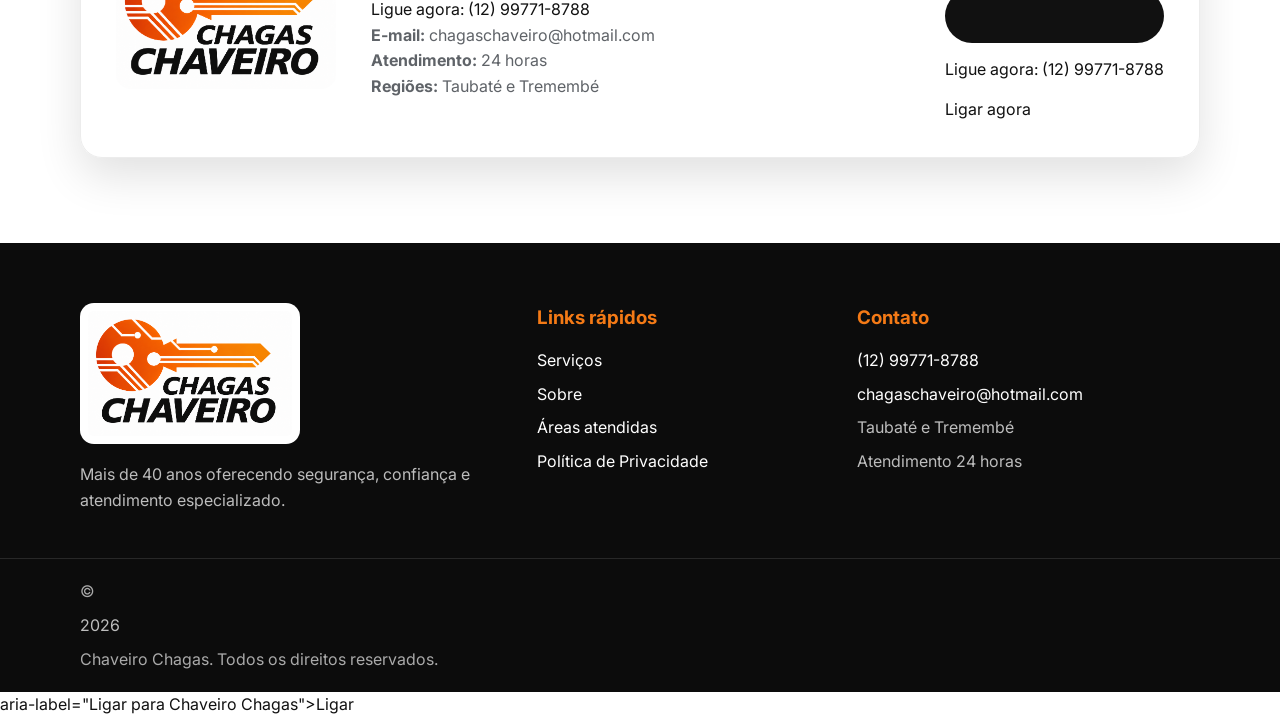
==== commit d692dec6: "Add Google reviews section to index.html Added a new section for Google reviews with customer feedba" ====
--- a/index.html
+++ b/index.html
@@ -1,6 +1,13 @@
 <!DOCTYPE html>
 <html lang="pt-BR">
 <head>
+  <!-- Google Tag Manager -->
+<script>(function(w,d,s,l,i){w[l]=w[l]||[];w[l].push({'gtm.start':
+new Date().getTime(),event:'gtm.js'});var f=d.getElementsByTagName(s)[0],
+j=d.createElement(s),dl=l!='dataLayer'?'&l='+l:'';j.async=true;j.src=
+'https://www.googletagmanager.com/gtm.js?id='+i+dl;f.parentNode.insertBefore(j,f);
+})(window,document,'script','dataLayer','GTM-MW4P9W93');</script>
+<!-- End Google Tag Manager -->
 <!-- Google tag (gtag.js) -->
 <script async src="https://www.googletagmanager.com/gtag/js?id=G-X7N6YCTEKL"></script>
 <script>
@@ -26,7 +33,14 @@
 
   return false;
 }
-</script>
+document.addEventListener('DOMContentLoaded', function () {
+  document.querySelectorAll('a[href*="wa.me/"]').forEach(function (link) {
+    link.addEventListener('click', function (event) {
+      event.preventDefault();
+      gtag_report_conversion(this.href);
+    });
+  });
+});</script>
 
 
 
@@ -63,6 +77,10 @@
   </script>
 </head>
 <body>
+  <!-- Google Tag Manager (noscript) -->
+<noscript><iframe src="https://www.googletagmanager.com/ns.html?id=GTM-MW4P9W93"
+height="0" width="0" style="display:none;visibility:hidden"></iframe></noscript>
+<!-- End Google Tag Manager (noscript) -->
   <div class="top-alert">
     <span>Atendimento emergencial 24 horas em Taubaté e Tremembé</span>
     <a href="tel:+5512997718788">
@@ -244,7 +262,56 @@
         </div>
       </div>
     </section>
-
+<!-- Avaliações Google -->
+<section class="section google-reviews" id="avaliacoes">
+  <div class="container">
+
+    <div class="section-heading reveal">
+      <span class="eyebrow">Avaliações no Google</span>
+      <h2>Veja o que nossos clientes dizem</h2>
+      <p>
+        Sua opinião é muito importante para nós.
+        Confira nossas avaliações no Google ou conte como foi seu atendimento.
+      </p>
+    </div>
+
+    <div class="google-review-box reveal">
+
+      <div class="google-stars">
+        ★★★★★
+      </div>
+
+      <h3>Chaveiro Chagas</h3>
+
+      <p>
+        Mais de 40 anos atendendo Taubaté e Tremembé
+        com experiência, agilidade e compromisso.
+      </p>
+
+      <div class="review-buttons">
+
+        <a
+          href="https://www.google.com/maps/search/?api=1&query=Google&query_place_id=ChIJVURGzwD5zJQRVOSgsUlLNco"
+          target="_blank"
+          rel="noopener"
+          class="btn btn-dark">
+          Ver avaliações no Google
+        </a>
+
+        <a
+          href="https://g.page/r/CVTkoLFJSzXKEBM/review"
+          target="_blank"
+          rel="noopener"
+          class="btn btn-primary">
+          ⭐ Avalie nosso atendimento
+        </a>
+
+      </div>
+
+    </div>
+
+  </div>
+</section>
     <section class="section faq-section" id="faq">
       <div class="container faq-grid">
         <div class="section-heading left reveal">
